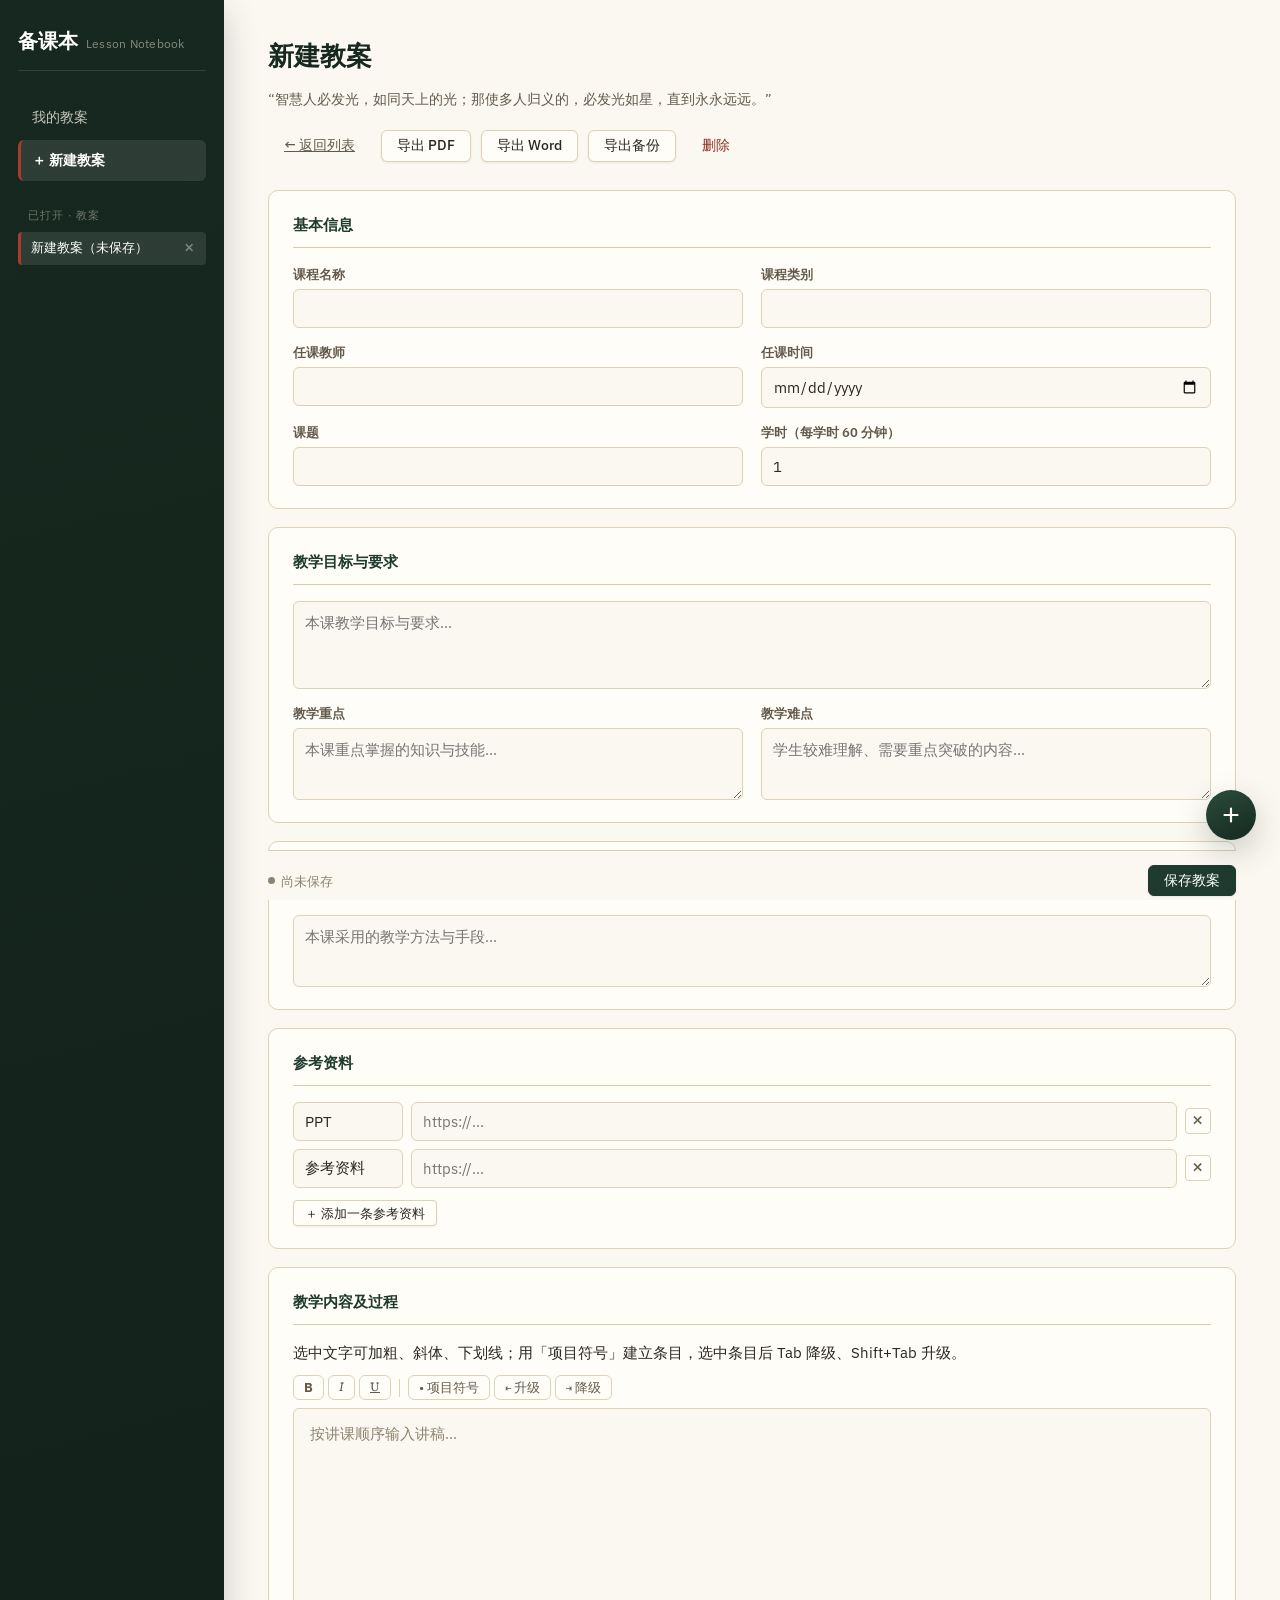
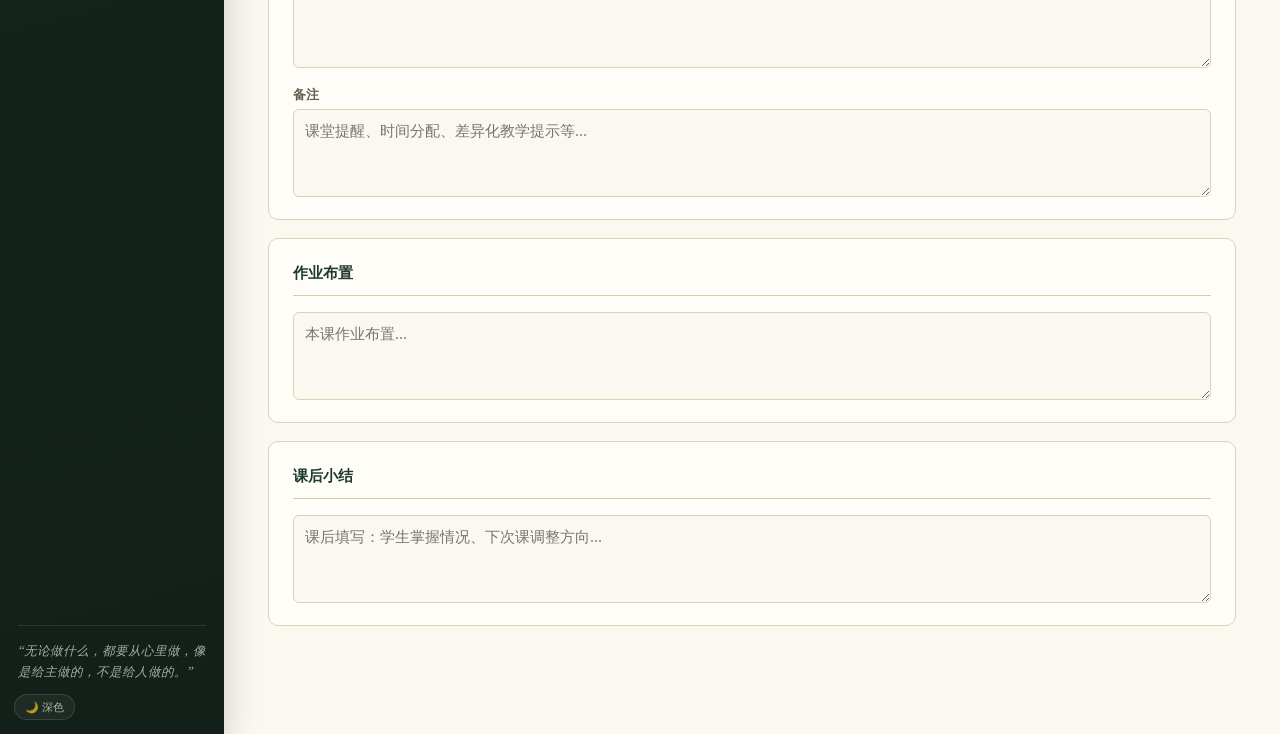
==== editor.html @ eb393aec "优化AI窗口拖动与缩放功能，更新相关样式和脚本版本至65" ====
<!DOCTYPE html>
<html lang="zh-CN">
<head>
<meta charset="UTF-8" />
<meta name="viewport" content="width=device-width, initial-scale=1.0" />
<title>编辑教案 · 备课本</title>
<script>
// 提前应用主题，避免深色模式下刷新时闪白
try { if (localStorage.getItem("lesson_planner_theme") === "dark") document.documentElement.setAttribute("data-theme", "dark"); } catch (e) {}
</script>
<link rel="stylesheet" href="css/style.css?v=65" />
</head>
<body>
<div class="app-shell">

  <aside class="app-rail">
    <div class="brand">备课本
      <small>Lesson Notebook</small>
    </div>
    <nav>
      <a href="index.html">我的教案</a>
      <a href="editor.html" class="active">＋ 新建教案</a>
    </nav>
    <div class="rail-tabs" id="rail-tabs"></div>
    <button class="theme-toggle" id="theme-toggle" title="切换主题">🌙 深色</button>
    <div class="rail-foot">
      <span class="rail-foot-text">“无论做什么，都要从心里做，像是给主做的，不是给人做的。”</span>
    </div>
  </aside>

  <main class="app-main">
    <div class="page-head">
      <div>
        <h1 id="page-title">编辑教案</h1>
        <p>“智慧人必发光，如同天上的光；那使多人归义的，必发光如星，直到永永远远。”</p>
      </div>
      <div class="toolbar">
        <a class="btn btn-ghost" href="index.html">← 返回列表</a>
        <button class="btn" id="export-pdf-btn" title="生成文字版 PDF（可选中复制、可搜索）。在打印对话框的目标打印机中选择『另存为 PDF』即可。">导出 PDF</button>
        <button class="btn" id="export-docx-btn">导出 Word</button>
        <button class="btn" id="export-backup-btn">导出备份</button>
        <button class="btn btn-danger btn-ghost" id="delete-btn">删除</button>
      </div>
    </div>

    <form id="plan-form">

      <section class="form-section">
        <h2>基本信息</h2>
        <div class="field-grid">
          <div class="field">
            <label for="courseName">课程名称</label>
            <input type="text" id="courseName" />
          </div>
          <div class="field">
            <label for="courseCategory">课程类别</label>
            <input type="text" id="courseCategory" />
          </div>
          <div class="field">
            <label for="teacher">任课教师</label>
            <input type="text" id="teacher" />
          </div>
          <div class="field">
            <label for="teachDate">任课时间</label>
            <input type="date" id="teachDate" />
          </div>
          <div class="field">
            <label for="lessonTitle">课题</label>
            <input type="text" id="lessonTitle" />
          </div>
          <div class="field">
            <label for="hours">学时（每学时 60 分钟）</label>
            <input type="number" id="hours" min="0.5" step="0.5" value="1" />
          </div>
        </div>
      </section>

      <section class="form-section">
        <h2>教学目标与要求</h2>
        <div class="field full">
          <textarea id="objectives" placeholder="本课教学目标与要求..."></textarea>
        </div>
        <div class="field-grid" style="margin-top:14px">
          <div class="field">
            <label for="keyPoints">教学重点</label>
            <textarea id="keyPoints" placeholder="本课重点掌握的知识与技能..." style="min-height:72px"></textarea>
          </div>
          <div class="field">
            <label for="difficultPoints">教学难点</label>
            <textarea id="difficultPoints" placeholder="学生较难理解、需要重点突破的内容..." style="min-height:72px"></textarea>
          </div>
        </div>
      </section>

      <section class="form-section">
        <h2>教学方法与手段</h2>
        <div class="field full">
          <textarea id="methods" placeholder="本课采用的教学方法与手段..." style="min-height:72px"></textarea>
        </div>
      </section>

      <section class="form-section">
        <h2>参考资料</h2>
        <div id="references-list"></div>
        <button type="button" class="btn btn-sm add-row-btn" id="add-reference-btn">＋ 添加一条参考资料</button>
      </section>

      <section class="form-section">
        <h2>教学内容及过程</h2>
        <p class="hint" style="margin-bottom:10px">选中文字可加粗、斜体、下划线；用「项目符号」建立条目，选中条目后 Tab 降级、Shift+Tab 升级。</p>
        <div class="rich-toolbar" id="rich-toolbar">
          <button type="button" class="rt-btn" data-cmd="bold" title="加粗"><b>B</b></button>
          <button type="button" class="rt-btn rt-italic" data-cmd="italic" title="斜体"><i>I</i></button>
          <button type="button" class="rt-btn rt-underline" data-cmd="underline" title="下划线"><u>U</u></button>
          <span class="rt-divider"></span>
          <button type="button" class="rt-btn" data-cmd="insertUnorderedList" title="项目符号（一级条目）">• 项目符号</button>
          <button type="button" class="rt-btn" data-cmd="outdent" title="提升层级（减少缩进）">⇤ 升级</button>
          <button type="button" class="rt-btn" data-cmd="indent" title="降低层级（增加缩进）">⇥ 降级</button>
        </div>
        <div id="content-editor" class="rich-editor" contenteditable="true" data-placeholder="按讲课顺序输入讲稿..."></div>
        <div class="field full" style="margin-top:16px">
          <label for="remarks">备注</label>
          <textarea id="remarks" placeholder="课堂提醒、时间分配、差异化教学提示等..."></textarea>
        </div>
      </section>

      <section class="form-section">
        <h2>作业布置</h2>
        <div class="field full">
          <textarea id="homework" placeholder="本课作业布置..."></textarea>
        </div>
      </section>

      <section class="form-section">
        <h2>课后小结</h2>
        <div class="field full">
          <textarea id="summary" placeholder="课后填写：学生掌握情况、下次课调整方向..."></textarea>
        </div>
      </section>

    </form>

    <div class="save-bar">
      <span class="save-status" id="save-status">尚未保存</span>
      <button class="btn btn-primary" id="save-btn">保存教案</button>
    </div>

  </main>

  <!-- ============ AI Floating Chat ============ -->
  <button class="ai-fab" id="ai-fab" title="AI Chat">
    <svg viewBox="0 0 24 24" width="26" height="26" fill="none" stroke="currentColor" stroke-width="2" stroke-linecap="round" stroke-linejoin="round">
      <path d="M6 12h12M12 6v12"/>
    </svg>
  </button>

  <div class="ai-chat" id="ai-chat" style="display:none">
    <div class="ai-chat-header">
      <div class="ai-chat-title">
        <span>AI Chat</span>
      </div>
      <div class="ai-chat-tools">
        <button class="ai-chat-tool" id="ai-chat-settings" title="Settings">
          <svg viewBox="0 0 24 24" width="16" height="16" fill="none" stroke="currentColor" stroke-width="2" stroke-linecap="round" stroke-linejoin="round">
            <circle cx="12" cy="12" r="3"/><path d="M19.4 15a1.65 1.65 0 0 0 .33 1.82l.06.06a2 2 0 1 1-2.83 2.83l-.06-.06a1.65 1.65 0 0 0-1.82-.33 1.65 1.65 0 0 0-1 1.51V21a2 2 0 1 1-4 0v-.09A1.65 1.65 0 0 0 9 19.4a1.65 1.65 0 0 0-1.82.33l-.06.06a2 2 0 1 1-2.83-2.83l.06-.06A1.65 1.65 0 0 0 4.68 15a1.65 1.65 0 0 0-1.51-1H3a2 2 0 1 1 0-4h.09A1.65 1.65 0 0 0 4.6 9a1.65 1.65 0 0 0-.33-1.82l-.06-.06a2 2 0 1 1 2.83-2.83l.06.06A1.65 1.65 0 0 0 9 4.68a1.65 1.65 0 0 0 1-1.51V3a2 2 0 1 1 4 0v.09a1.65 1.65 0 0 0 1 1.51 1.65 1.65 0 0 0 1.82-.33l.06-.06a2 2 0 1 1 2.83 2.83l-.06.06A1.65 1.65 0 0 0 19.4 9a1.65 1.65 0 0 0 1.51 1H21a2 2 0 1 1 0 4h-.09a1.65 1.65 0 0 0-1.51 1z"/>
          </svg>
        </button>
        <button class="ai-chat-tool" id="ai-chat-close" title="Close">
          <svg viewBox="0 0 24 24" width="16" height="16" fill="none" stroke="currentColor" stroke-width="2" stroke-linecap="round" stroke-linejoin="round">
            <path d="M18 6L6 18M6 6l12 12"/>
          </svg>
        </button>
      </div>
    </div>

    <div class="ai-messages" id="ai-messages"></div>

    <div class="ai-input-area">
      <textarea id="ai-input" placeholder="Type your message..." rows="2"></textarea>
      <button class="ai-send-btn" id="ai-send" title="Send">
        <svg viewBox="0 0 24 24" width="18" height="18" fill="none" stroke="currentColor" stroke-width="2" stroke-linecap="round" stroke-linejoin="round">
          <path d="M22 2L11 13M22 2l-7 20-4-9-9-4 20-7z"/>
        </svg>
      </button>
    </div>

    <!-- 左下角缩放把手：拖动可调整窗口大小 -->
    <div class="ai-chat-resize" id="ai-chat-resize" title="拖动调整窗口大小"></div>
  </div>

  <!-- AI 设置弹窗 -->
  <div class="ai-modal" id="ai-modal" style="display:none">
    <div class="ai-modal-backdrop" id="ai-modal-backdrop"></div>
    <div class="ai-modal-content">
      <h3>AI 设置</h3>

      <div class="ai-setup-notice" id="ai-setup-notice">
        <strong>🚀 开始使用 AI</strong>
        <p>Groq 提供免费的 AI 推理服务，但需要 API Key。</p>
        <ol>
          <li>访问 <a href="https://console.groq.com/keys" target="_blank" rel="noopener">console.groq.com/keys</a></li>
          <li>登录/注册账号（支持 GitHub 登录）</li>
          <li>点击 "Create API Key" 创建 Key</li>
          <li>复制 Key 粘贴到下方</li>
          <li>点击"测试连接"验证</li>
        </ol>
        <p class="hint">免费额度：每分钟 30 次请求，每天 14,400 次请求<br>
        可用模型请查看 <a href="https://console.groq.com/playground" target="_blank" rel="noopener">Groq Playground</a></p>
      </div>

      <div class="field">
        <label for="ai-api-key">Groq API Key <span style="color:var(--pencil-red)">*</span></label>
        <input type="password" id="ai-api-key" placeholder="gsk_xxxxxxxxxxxxxxxxxxxxxxxxxxxxxxxx" />
      </div>

      <div class="field">
        <label for="ai-model-custom">模型 ID <span style="color:var(--ink-faint)">（可选，默认使用 Qwen 3.8 27B）</span></label>
        <input type="text" id="ai-model-custom" placeholder="例如：llama3-8b-8192" />
      </div>

      <div class="ai-test-row">
        <button type="button" class="btn btn-sm btn-ghost" id="ai-test-btn">测试连接</button>
        <span class="ai-test-result" id="ai-test-result"></span>
      </div>

      <div class="ai-modal-actions">
        <button type="button" class="btn btn-primary" id="ai-save-settings">保存</button>
        <button type="button" class="btn btn-ghost" id="ai-cancel-settings">取消</button>
      </div>
    </div>
  </div>
</div>

<!-- ============ 打印视图（导出 PDF 时填充并显示） ============ -->
<div id="print-root"></div>

<div class="toast" id="toast"></div>

<script type="module" src="js/editor.js?v=65"></script>
<script type="module" src="js/theme.js?v=65"></script>
</body>
</html>
---- css/style.css ----
/* ============================================================
   备课本 Lesson Notebook — 全站样式
   设计方向：教师的备课笔记本
   - 黑板绿（导航 / 强调结构）
   - 牛皮纸卡片（内容承载）
   - 红笔批注色（操作 / 强调）
   字体：标题用衬线（教材质感），正文用无衬线（屏幕可读性）
   ============================================================ */

@import url('https://fonts.googleapis.com/css2?family=Source+Serif+4:opsz,wght@8..60,400;8..60,600;8..60,700&family=IBM+Plex+Sans:wght@400;500;600&family=IBM+Plex+Mono:wght@500&display=swap');

:root {
  /* 色板 */
  --ink-green-900: #16281f;
  --ink-green-800: #1f3a2e;
  --ink-green-700: #2a4d3c;
  --chalk: #f2ede0;
  --paper: #fbf8f1;
  --paper-card: #fffdf8;
  --kraft: #e9e0cb;
  --kraft-line: #d8cba9;
  --pencil-red: #ac3b2a;
  --pencil-red-dark: #8c2f21;
  --ink: #2b2620;
  --ink-soft: #635a4c;
  --ink-faint: #8d8371;
  --border: #ddd2b4;

  /* 语义别名：强调文字色（深色主题下单独指定，与用作背景的绿色解耦） */
  --heading: #16281f;
  --accent-text: #2a4d3c;
  --accent-text-strong: #1f3a2e;

  --font-serif: 'Source Serif 4', 'Songti SC', serif;
  --font-sans: 'IBM Plex Sans', 'PingFang SC', 'Microsoft YaHei', sans-serif;
  --font-mono: 'IBM Plex Mono', monospace;

  /* 圆角：从「扁平」升级为「柔和精致」，同一比例贯穿全站控件 */
  --radius-xs: 4px;
  --radius-s: 6px;
  --radius-m: 10px;
  --radius-l: 16px;
  --radius-pill: 999px;

  /* 阴影：统一用墨绿色调而非纯灰，与主题色调一致，分四档层级 */
  --shadow-xs: 0 1px 2px rgba(22, 40, 31, 0.08);
  --shadow-sm: 0 2px 10px rgba(22, 40, 31, 0.12);
  --shadow-md: 0 12px 32px rgba(22, 40, 31, 0.22);
  --shadow-lg: 0 22px 56px rgba(22, 40, 31, 0.32);

  /* 统一缓动曲线，让所有过渡动效手感一致 */
  --ease: cubic-bezier(.4, 0, .2, 1);

  --shadow-card: var(--shadow-xs);

  color-scheme: light;
}

/* ---------- 深色主题（夜读模式） ---------- */
/* 黑板绿导航保持不变；内容区切换为深色纸张 */
[data-theme="dark"] {
  color-scheme: dark;
  --paper: #1d221e;
  --paper-card: #252b26;
  --kraft: #2f3630;
  --kraft-line: #3f4841;
  --ink: #e7e2d6;
  --ink-soft: #b4ad9e;
  --ink-faint: #8a8477;
  --border: #3c443d;
  --heading: #d8ecde;
  --accent-text: #93d2b1;
  --accent-text-strong: #abe0c2;
  --pencil-red: #d97757;
  --pencil-red-dark: #b44531;
  --shadow-xs: 0 1px 2px rgba(0, 0, 0, 0.25);
  --shadow-sm: 0 2px 8px rgba(0, 0, 0, 0.32);
  --shadow-md: 0 10px 28px rgba(0, 0, 0, 0.42);
  --shadow-lg: 0 20px 52px rgba(0, 0, 0, 0.55);
}

* { box-sizing: border-box; }

html, body {
  margin: 0;
  padding: 0;
  background: var(--paper);
  color: var(--ink);
  font-family: var(--font-sans);
  font-size: 15px;
  line-height: 1.6;
}

h1, h2, h3, h4 {
  font-family: var(--font-serif);
  font-weight: 600;
  color: var(--heading);
  margin: 0 0 0.4em 0;
}

a { color: var(--accent-text); }

button, input, textarea, select {
  font-family: inherit;
  font-size: inherit;
  color: inherit;
}

/* ---------- 顶部结构 ---------- */

.app-shell {
  display: flex;
  min-height: 100vh;
}

.app-rail {
  width: 224px;
  flex-shrink: 0;
  background: linear-gradient(165deg, var(--ink-green-900) 0%, #122019 100%);
  color: var(--chalk);
  padding: 28px 18px;
  display: flex;
  flex-direction: column;
  gap: 26px;
  /* 底部预留空间，避免左下角的主题按钮压住引言文字 */
  padding-bottom: 52px;
  box-shadow: var(--shadow-md);
  position: relative;
  z-index: 1;
}

.app-rail .brand {
  font-family: var(--font-serif);
  font-size: 20px;
  font-weight: 700;
  line-height: 1.3;
  color: #fff;
  border-bottom: 1px solid rgba(255,255,255,0.12);
  padding-bottom: 16px;
  display: flex;
  align-items: center;
  gap: 8px;
}

.app-rail .brand small {
  display: block;
  margin-top: 6px;
  font-family: var(--font-sans);
  font-size: 11.5px;
  font-weight: 400;
  letter-spacing: 0.02em;
  color: rgba(242,237,224,0.5);
}

.app-rail nav {
  display: flex;
  flex-direction: column;
  gap: 3px;
}

.app-rail nav a {
  display: flex;
  align-items: center;
  gap: 8px;
  color: rgba(242,237,224,0.8);
  text-decoration: none;
  padding: 9px 11px;
  border-radius: var(--radius-s);
  font-size: 14px;
  border-left: 3px solid transparent;
  transition: background .15s var(--ease), color .15s var(--ease), border-color .15s var(--ease);
}

.app-rail nav a:hover {
  background: rgba(255,255,255,0.07);
  color: #fff;
}

.app-rail nav a.active {
  background: rgba(255,255,255,0.1);
  color: #fff;
  border-left-color: var(--pencil-red);
  font-weight: 600;
}

.app-rail .rail-foot {
  margin-top: auto;
  font-size: 12px;
  font-style: italic;
  line-height: 1.7;
  color: rgba(242,237,224,0.5);
  border-top: 1px solid rgba(255,255,255,0.1);
  padding-top: 14px;
  position: relative;
}
.app-rail .rail-foot .rail-foot-text {
  font-family: var(--font-serif);
  font-size: 12.5px;
  color: rgba(242,237,224,0.68);
}

/* ---------- 主题切换（深浅色） ---------- */

.app-rail .theme-toggle {
  position: absolute;
  left: 14px;
  bottom: 14px;
  background: rgba(255,255,255,0.05);
  color: rgba(242,237,224,0.7);
  border: 1px solid rgba(255,255,255,0.12);
  border-radius: var(--radius-pill);
  padding: 4px 10px;
  font-size: 11px;
  line-height: 1.5;
  cursor: pointer;
  transition: background .15s var(--ease), color .15s var(--ease), border-color .15s var(--ease);
}
.app-rail .theme-toggle:hover {
  background: rgba(255,255,255,0.12);
  color: #fff;
  border-color: rgba(255,255,255,0.26);
}

/* ---------- 左栏：已打开教案的标签页 ---------- */

.app-rail .rail-tabs {
  display: flex;
  flex-direction: column;
  gap: 2px;
  max-height: 32vh;
  overflow-y: auto;
  scrollbar-width: thin;
  scrollbar-color: rgba(255,255,255,0.25) transparent;
}

.app-rail .rail-tabs-head {
  font-size: 11px;
  letter-spacing: 0.08em;
  color: rgba(242,237,224,0.4);
  padding: 0 10px 6px;
}

.app-rail .rail-tab {
  display: flex;
  align-items: center;
  gap: 6px;
  color: rgba(242,237,224,0.8);
  font-size: 13px;
  line-height: 1.4;
  padding: 7px 6px 7px 10px;
  border-radius: var(--radius-xs);
  border-left: 3px solid transparent;
  cursor: pointer;
  transition: background .15s var(--ease), color .15s var(--ease), border-color .15s var(--ease);
}

.app-rail .rail-tab:hover {
  background: rgba(255,255,255,0.07);
  color: #fff;
}

.app-rail .rail-tab.active {
  background: rgba(255,255,255,0.1);
  color: #fff;
  border-left-color: var(--pencil-red);
  font-weight: 500;
}

.rail-tab-title {
  flex: 1;
  min-width: 0;
  overflow: hidden;
  text-overflow: ellipsis;
  white-space: nowrap;
}

.rail-tab-close {
  flex-shrink: 0;
  border: none;
  background: transparent;
  color: rgba(242,237,224,0.45);
  cursor: pointer;
  font-size: 11px;
  line-height: 1;
  padding: 3px 5px;
  border-radius: var(--radius-xs);
  transition: background .14s var(--ease), color .14s var(--ease);
}

.rail-tab-close:hover {
  color: #fff;
  background: rgba(255,255,255,0.18);
}

/* 标签拖拽排序反馈 */
.app-rail .rail-tab.dragging { opacity: 0.4; }
.app-rail .rail-tab.drop-above { box-shadow: inset 0 2px 0 rgba(255,255,255,0.85); }
.app-rail .rail-tab.drop-below { box-shadow: inset 0 -2px 0 rgba(255,255,255,0.85); }

.app-main {
  flex: 1;
  min-width: 0;
  padding: 36px 44px 40px;
}

.page-head {
  display: flex;
  align-items: flex-end;
  justify-content: space-between;
  gap: 20px;
  margin-bottom: 28px;
  flex-wrap: wrap;
}

.page-head h1 { font-size: 26px; }
.page-head p { margin: 4px 0 0; color: var(--ink-soft); font-size: 14px; }

/* ---------- 按钮 ---------- */

.btn {
  display: inline-flex;
  align-items: center;
  gap: 6px;
  border: 1px solid var(--border);
  background: var(--paper-card);
  color: var(--ink);
  padding: 8px 15px;
  border-radius: var(--radius-s);
  cursor: pointer;
  font-size: 13.5px;
  font-weight: 500;
  line-height: 1;
  box-shadow: var(--shadow-xs);
  transition: border-color .16s var(--ease), background .16s var(--ease),
              box-shadow .16s var(--ease), transform .16s var(--ease), color .16s var(--ease);
}
.btn:hover {
  border-color: var(--ink-green-700);
  box-shadow: var(--shadow-sm);
  transform: translateY(-1px);
}
.btn:active { transform: translateY(0); box-shadow: var(--shadow-xs); }
.btn:focus-visible {
  outline: 2px solid var(--ink-green-700);
  outline-offset: 2px;
}

.btn-primary {
  background: var(--ink-green-800);
  border-color: var(--ink-green-800);
  color: #fff;
}
.btn-primary:hover { background: var(--ink-green-700); border-color: var(--ink-green-700); }

.btn-accent {
  background: var(--pencil-red);
  border-color: var(--pencil-red);
  color: #fff;
}
.btn-accent:hover { background: var(--pencil-red-dark); border-color: var(--pencil-red-dark); }

.btn-ghost {
  background: transparent;
  border-color: transparent;
  color: var(--ink-soft);
  box-shadow: none;
}
.btn-ghost:hover { color: var(--ink); background: var(--kraft); box-shadow: none; }
.btn-ghost:active { background: var(--kraft-line); }

.btn-danger { color: var(--pencil-red-dark); }
.btn-danger:hover { color: #fff; background: var(--pencil-red-dark); border-color: var(--pencil-red-dark); }
.btn-ghost.btn-danger:hover { color: var(--pencil-red-dark); background: rgba(172, 59, 42, 0.1); }

.btn-sm { padding: 6px 11px; font-size: 12.5px; border-radius: var(--radius-xs); }

.btn:disabled { opacity: 0.45; cursor: not-allowed; transform: none; box-shadow: none; }

/* ---------- 本地文件夹连接按钮状态 ---------- */

.btn.fs-btn-connected {
  background: #1a7f37;
  border-color: #1a7f37;
  color: #fff;
}
.btn.fs-btn-connected:hover { background: #1f8f41; border-color: #1f8f41; }

.btn.fs-btn-need-perm {
  background: #9a6700;
  border-color: #9a6700;
  color: #fff;
}
.btn.fs-btn-need-perm:hover { background: #b88500; border-color: #b88500; }

.toolbar {
  display: flex;
  gap: 10px;
  flex-wrap: wrap;
}

/* ---------- 卡片 / 索引卡（Dashboard） ---------- */

.card-grid {
  display: grid;
  grid-template-columns: repeat(auto-fill, minmax(266px, 1fr));
  gap: 18px;
}

.plan-card {
  position: relative;
  background: var(--paper-card);
  border: 1px solid var(--border);
  border-left: 3px solid var(--pencil-red);
  border-radius: var(--radius-m);
  padding: 18px 20px 15px;
  box-shadow: var(--shadow-card);
  display: flex;
  flex-direction: column;
  gap: 9px;
  cursor: pointer;
  transition: border-color .18s var(--ease), box-shadow .18s var(--ease), transform .18s var(--ease);
}

.plan-card:hover {
  border-color: var(--ink-green-700);
  border-left-color: var(--pencil-red);
  box-shadow: var(--shadow-md);
  transform: translateY(-3px);
}

.plan-card .plan-course {
  display: inline-flex;
  align-self: flex-start;
  font-size: 11px;
  font-weight: 600;
  letter-spacing: 0.03em;
  color: var(--accent-text-strong);
  background: var(--kraft);
  border-radius: var(--radius-pill);
  padding: 3px 10px;
}

.plan-card h3 {
  font-size: 17.5px;
  line-height: 1.4;
  margin: 2px 0 0;
}

.plan-card .plan-meta {
  font-size: 12.5px;
  color: var(--ink-soft);
  display: flex;
  gap: 10px;
  flex-wrap: wrap;
}

/* 教师 / 上课时间 / 学时：每一项单独一行，长短都不影响排版 */
.plan-card .plan-meta-lines {
  flex-direction: column;
  gap: 4px;
}
.plan-card .plan-meta-lines span { display: flex; align-items: center; gap: 6px; }

.plan-card .plan-updated {
  color: var(--ink-faint);
  font-size: 11.5px;
}

.plan-card .plan-actions {
  margin-top: 8px;
  display: flex;
  gap: 6px;
  flex-wrap: wrap;
  border-top: 1px solid var(--border);
  padding-top: 11px;
}
.plan-card .plan-actions .btn { box-shadow: none; }

/* ---------- 资源管理器（文件夹） ---------- */

.breadcrumb-bar {
  display: flex;
  align-items: center;
  justify-content: space-between;
  gap: 12px;
  border: 1px solid var(--border);
  background: var(--paper-card);
  border-radius: var(--radius-m);
  padding: 10px 16px;
  margin-bottom: 20px;
  box-shadow: var(--shadow-xs);
}

.breadcrumb {
  display: flex;
  align-items: center;
  gap: 4px;
  flex-wrap: wrap;
  font-size: 13.5px;
}
.crumb {
  border: none;
  background: transparent;
  color: var(--ink-soft);
  cursor: pointer;
  padding: 4px 8px;
  border-radius: var(--radius-xs);
  font-size: 13.5px;
  transition: background .14s var(--ease), color .14s var(--ease);
}
.crumb:hover { background: var(--kraft); color: var(--ink); }
.crumb.active { color: var(--accent-text-strong); font-weight: 600; }
.crumb-sep { color: var(--ink-faint); }

.breadcrumb-tools {
  display: flex;
  align-items: center;
  gap: 8px;
  margin-left: auto;
  flex-shrink: 0;
}

.breadcrumb-tools input[type="search"] {
  width: 230px;
  padding: 7px 12px;
  border: 1px solid var(--border);
  border-radius: var(--radius-pill);
  background: var(--paper);
  font-size: 13px;
  transition: border-color .14s var(--ease), box-shadow .14s var(--ease);
}
.breadcrumb-tools input[type="search"]:focus {
  outline: none;
  border-color: var(--ink-green-700);
  box-shadow: 0 0 0 3px rgba(30, 74, 55, 0.12);
}

.explorer {
  display: flex;
  gap: 22px;
  align-items: flex-start;
}

.explorer-sidebar {
  width: 214px;
  flex-shrink: 0;
  border: 1px solid var(--border);
  background: var(--paper-card);
  border-radius: var(--radius-m);
  padding: 12px;
  display: flex;
  flex-direction: column;
  gap: 2px;
  position: sticky;
  top: 16px;
  max-height: calc(100vh - 32px);
  overflow-y: auto;
  box-shadow: var(--shadow-xs);
}

.xsidebar-label {
  font-size: 11px;
  letter-spacing: 0.08em;
  color: var(--ink-faint);
  padding: 12px 8px 5px;
}

.xsidebar-row {
  display: flex;
  align-items: center;
  gap: 2px;
  border-radius: var(--radius-s);
  border-left: 3px solid transparent;
}
.xsidebar-row.active { background: var(--kraft); border-left-color: var(--ink-green-700); }
.xsidebar-row .xsidebar-item { flex: 1; min-width: 0; }

.xsidebar-item {
  display: flex;
  align-items: center;
  gap: 7px;
  border: none;
  background: transparent;
  color: var(--ink);
  text-align: left;
  font-size: 13.5px;
  padding: 8px 9px;
  border-radius: var(--radius-s);
  cursor: pointer;
  overflow: hidden;
  white-space: nowrap;
  transition: background .14s var(--ease), color .14s var(--ease);
}
.xsidebar-item:hover { background: var(--kraft); }
.xsidebar-item.active { background: var(--kraft); color: var(--accent-text-strong); font-weight: 600; }
.xsidebar-item .xcount {
  margin-left: auto;
  font-size: 10.5px;
  color: var(--ink-faint);
  background: var(--paper);
  border-radius: var(--radius-pill);
  padding: 1px 7px;
  flex-shrink: 0;
}
.xsidebar-item.active .xcount { color: var(--accent-text); }

.xsidebar-actions { display: none; gap: 2px; }
.xsidebar-row:hover .xsidebar-actions { display: inline-flex; }
.xsidebar-actions button {
  border: none;
  background: transparent;
  color: var(--ink-faint);
  cursor: pointer;
  font-size: 12px;
  padding: 3px 5px;
  border-radius: var(--radius-xs);
  line-height: 1;
  transition: color .14s var(--ease), background .14s var(--ease);
}
.xsidebar-actions button:hover { color: var(--pencil-red-dark); background: rgba(172, 59, 42, 0.08); }

.xsidebar-add {
  margin-top: 10px;
  border: 1px dashed var(--border);
  color: var(--ink-faint);
  justify-content: center;
}
.xsidebar-add:hover { color: var(--accent-text-strong); border-color: var(--accent-text); background: var(--kraft); }

.explorer-main { flex: 1; min-width: 0; }

/* ---------- 文件夹卡片（基于 plan-card，绿色主题） ---------- */

.folder-card {
  border-left-color: var(--ink-green-700);
  align-items: center;
}

.folder-card:hover {
  border-left-color: var(--ink-green-800);
}

.folder-card .folder-card-icon {
  font-size: 34px;
  text-align: center;
  margin-bottom: 2px;
  filter: drop-shadow(0 2px 3px rgba(22,40,31,0.15));
}

.folder-card h3 {
  font-size: 16px;
  text-align: center;
  color: var(--heading);
}

.folder-card .plan-meta {
  justify-content: center;
  font-size: 12px;
  color: var(--ink-faint);
}

/* 拖拽反馈 */
.drag-over { outline: 2px dashed var(--ink-green-700); outline-offset: 2px; border-radius: var(--radius-m); }
.plan-card.dragging { opacity: 0.45; }

/* 文件夹命名弹窗输入框 */
#folder-name-input {
  width: 100%;
  border: 1px solid var(--border);
  border-radius: var(--radius-s);
  padding: 9px 10px;
  background: var(--paper);
  font-size: 14px;
}
#folder-name-input:focus {
  outline: 2px solid var(--ink-green-700);
  outline-offset: -1px;
}

/* 树形侧栏层级符 */
.xcaret {
  font-size: 10px;
  color: var(--ink-faint);
  flex-shrink: 0;
}

/* ---------- 移动教案弹窗 ---------- */

.move-modal {
  position: fixed;
  inset: 0;
  z-index: 90;
  display: flex;
  align-items: center;
  justify-content: center;
}

.modal-backdrop {
  position: absolute;
  inset: 0;
  background: rgba(22, 40, 31, 0.5);
  backdrop-filter: blur(2px);
}

@keyframes modal-pop-in {
  from { opacity: 0; transform: translateY(10px) scale(0.97); }
  to { opacity: 1; transform: translateY(0) scale(1); }
}

.move-modal-content {
  position: relative;
  background: var(--paper-card);
  border: 1px solid var(--border);
  border-radius: var(--radius-l);
  box-shadow: var(--shadow-lg);
  padding: 22px 24px;
  width: min(92vw, 360px);
  max-height: 80vh;
  display: flex;
  flex-direction: column;
  animation: modal-pop-in 0.2s var(--ease);
}
.move-modal-content h3 {
  font-size: 16px;
  margin-bottom: 14px;
}

.move-list {
  display: flex;
  flex-direction: column;
  gap: 6px;
  overflow-y: auto;
}

.move-item {
  text-align: left;
  border: 1px solid var(--border);
  background: var(--paper);
  border-radius: var(--radius-s);
  padding: 9px 12px;
  font-size: 13.5px;
  color: var(--ink);
  cursor: pointer;
  transition: border-color .14s var(--ease), background .14s var(--ease), transform .14s var(--ease);
}
.move-item:hover {
  border-color: var(--ink-green-700);
  background: var(--kraft);
  transform: translateX(2px);
}

.move-modal-actions {
  margin-top: 14px;
  display: flex;
  justify-content: flex-end;
}

.empty-state {
  border: 1px dashed var(--border);
  border-radius: var(--radius-m);
  padding: 60px 24px;
  text-align: center;
  color: var(--ink-soft);
}

.empty-state h2 { color: var(--accent-text-strong); font-size: 19px; margin-bottom: 8px; }

/* ---------- 表单（编辑器） ---------- */

.form-section {
  background: var(--paper-card);
  border: 1px solid var(--border);
  border-radius: var(--radius-m);
  padding: 22px 24px;
  margin-bottom: 18px;
}

.form-section h2 {
  font-size: 15px;
  text-transform: none;
  color: var(--accent-text-strong);
  border-bottom: 1px solid var(--kraft-line);
  padding-bottom: 10px;
  margin-bottom: 16px;
}

.field-grid {
  display: grid;
  grid-template-columns: repeat(2, 1fr);
  gap: 14px 18px;
}

.field { display: flex; flex-direction: column; gap: 5px; }
.field.full { grid-column: 1 / -1; }

.field label {
  font-size: 12.5px;
  font-weight: 600;
  color: var(--ink-soft);
}

.field .hint {
  font-size: 11.5px;
  color: var(--ink-faint);
  font-weight: 400;
}

input[type="text"], input[type="date"], input[type="number"], input[type="url"], textarea {
  border: 1px solid var(--border);
  border-radius: var(--radius-s);
  padding: 9px 11px;
  background: var(--paper);
  width: 100%;
  resize: vertical;
  transition: border-color .14s var(--ease), box-shadow .14s var(--ease);
}

textarea { min-height: 88px; line-height: 1.6; }

input:focus, textarea:focus, select:focus {
  outline: none;
  border-color: var(--ink-green-700);
  box-shadow: 0 0 0 3px rgba(30, 74, 55, 0.12);
}

/* 参考资料 / 内容大纲 的动态行 */

.repeat-row {
  display: grid;
  grid-template-columns: 110px 1fr auto;
  gap: 8px;
  margin-bottom: 8px;
  align-items: center;
}

/* ---------- 教学内容及过程：Word 式富文本编辑 ---------- */

.rich-toolbar {
  display: flex;
  align-items: center;
  gap: 4px;
  flex-wrap: wrap;
  margin-bottom: 8px;
}

.rich-toolbar .rt-btn {
  border: 1px solid var(--border);
  background: var(--paper-card);
  border-radius: var(--radius-s);
  padding: 5px 10px;
  font-size: 12.5px;
  line-height: 1;
  color: var(--ink-soft);
  cursor: pointer;
}
.rich-toolbar .rt-btn:hover {
  border-color: var(--accent-text);
  color: var(--accent-text-strong);
  background: var(--paper);
}
.rich-toolbar .rt-italic,
.rich-toolbar .rt-underline { font-family: var(--font-serif); }
.rich-toolbar .rt-divider {
  width: 1px;
  height: 18px;
  background: var(--border);
  margin: 0 4px;
}

.rich-editor {
  border: 1px solid var(--border);
  border-radius: var(--radius-s);
  background: var(--paper);
  min-height: 260px;
  overflow-y: auto;
  /* 允许拖动右下角把手调整高度 */
  resize: vertical;
  padding: 12px 16px;
  font-size: 14.5px;
  line-height: 1.8;
  outline-offset: 1px;
}
.rich-editor:focus { outline: 2px solid var(--ink-green-700); }
.rich-editor:empty::before {
  content: attr(data-placeholder);
  color: var(--ink-faint);
  pointer-events: none;
}

/* 编辑器内列表样式与导出效果保持一致（所见即所得） */
.rich-editor ul {
  margin: 0;
  padding-left: 1.6em;
  list-style-type: disc;
}
.rich-editor ul ul { list-style-type: circle; }
.rich-editor ul ul ul { list-style-type: square; }
.rich-editor > ul > li { font-weight: 700; }
.rich-editor li { margin: 3px 0; }
.rich-editor p { margin: 0 0 6px; }

.icon-btn {
  border: 1px solid var(--border);
  background: var(--paper-card);
  border-radius: var(--radius-xs);
  width: 26px;
  height: 26px;
  display: flex;
  align-items: center;
  justify-content: center;
  cursor: pointer;
  font-size: 12px;
  line-height: 1;
  color: var(--ink-soft);
  transition: border-color .14s var(--ease), color .14s var(--ease), background .14s var(--ease);
}
.icon-btn:hover { border-color: var(--accent-text); color: var(--accent-text-strong); background: var(--kraft); }

.add-row-btn {
  margin-top: 4px;
}

/* 底部保存条 */

.save-bar {
  position: sticky;
  bottom: 0;
  background: var(--paper);
  padding: 14px 0 4px;
  display: flex;
  justify-content: space-between;
  align-items: center;
  border-top: 1px solid var(--border);
  margin-top: 4px;
}

.save-status {
  font-size: 12.5px;
  color: var(--ink-faint);
  display: inline-flex;
  align-items: center;
  gap: 6px;
}

.save-status::before {
  content: "";
  display: inline-block;
  width: 7px;
  height: 7px;
  border-radius: 50%;
  background: currentColor;
  flex-shrink: 0;
}

.save-status[data-status="saved"] { color: #2a7d4a; }
.save-status[data-status="unsaved"] { color: #ac3b2a; }
.save-status[data-status="saving"] { color: #2a5d8c; }

/* ---------- AI 占位区（暂不启用） ---------- */

.ai-placeholder {
  border: 1px dashed var(--kraft-line);
  background: var(--kraft);
  border-radius: var(--radius-m);
  padding: 14px 16px;
  font-size: 13px;
  color: var(--ink-soft);
  display: flex;
  align-items: center;
  justify-content: space-between;
  gap: 12px;
  flex-wrap: wrap;
}

/* ---------- AI 悬浮对话窗口 ---------- */

/* 悬浮按钮 */
.ai-fab {
  position: fixed;
  bottom: 60px;
  right: 24px;
  width: 50px;
  height: 50px;
  border-radius: 50%;
  background: linear-gradient(155deg, var(--ink-green-700), var(--ink-green-900));
  color: #fff;
  border: none;
  cursor: pointer;
  display: flex;
  align-items: center;
  justify-content: center;
  font-size: 19px;
  box-shadow: var(--shadow-md);
  z-index: 99;
  transition: transform 0.2s var(--ease), box-shadow 0.2s var(--ease);
}

.ai-fab:hover {
  transform: scale(1.08) translateY(-2px);
  box-shadow: var(--shadow-lg);
}
.ai-fab:active { transform: scale(1.02); }

.ai-fab-badge {
  position: absolute;
  top: -1px;
  right: -1px;
  width: 13px;
  height: 13px;
  background: var(--pencil-red);
  border-radius: 50%;
  border: 2px solid #fff;
  box-shadow: 0 0 0 0 rgba(196, 68, 46, 0.5);
  animation: ai-badge-pulse 2.4s infinite;
}
@keyframes ai-badge-pulse {
  0% { box-shadow: 0 0 0 0 rgba(196, 68, 46, 0.45); }
  70% { box-shadow: 0 0 0 6px rgba(196, 68, 46, 0); }
  100% { box-shadow: 0 0 0 0 rgba(196, 68, 46, 0); }
}

/* 聊天窗口 */
.ai-chat {
  position: fixed;
  bottom: 122px;
  right: 24px;
  width: 380px;
  max-height: 600px;
  background: var(--paper);
  border: 1px solid var(--border);
  border-radius: var(--radius-l);
  box-shadow: var(--shadow-lg);
  z-index: 100;
  display: flex;
  flex-direction: column;
  overflow: hidden;
  animation: ai-chat-in 0.22s var(--ease);
}

@keyframes ai-chat-in {
  from { opacity: 0; transform: translateY(14px) scale(0.96); }
  to { opacity: 1; transform: translateY(0) scale(1); }
}

/* 聊天头部 */
.ai-chat-header {
  display: flex;
  align-items: center;
  justify-content: space-between;
  padding: 13px 16px;
  background: linear-gradient(120deg, var(--ink-green-800), var(--ink-green-700));
  color: #fff;
}

.ai-chat-title {
  display: flex;
  align-items: center;
  gap: 9px;
  font-weight: 600;
  font-size: 14px;
}
.ai-chat-title::before {
  content: "✦";
  display: flex;
  align-items: center;
  justify-content: center;
  width: 22px;
  height: 22px;
  border-radius: 50%;
  background: rgba(255,255,255,0.16);
  font-size: 11px;
}

.ai-chat-tools {
  display: flex;
  gap: 4px;
}

.ai-chat-tool {
  width: 28px;
  height: 28px;
  border: none;
  background: rgba(255, 255, 255, 0.14);
  color: #fff;
  border-radius: var(--radius-xs);
  cursor: pointer;
  display: flex;
  align-items: center;
  justify-content: center;
  transition: background .16s var(--ease), transform .16s var(--ease);
}
.ai-chat-tool:active { transform: scale(0.92); }

.ai-chat-tool:hover {
  background: rgba(255, 255, 255, 0.26);
}

/* 拖动/缩放支持 */
.ai-chat-header { cursor: move; }

.ai-chat-resize {
  position: absolute;
  left: 0;
  bottom: 0;
  width: 20px;
  height: 20px;
  cursor: nesw-resize;
  z-index: 3;
}

.ai-chat-resize::before {
  content: "";
  position: absolute;
  left: 5px;
  bottom: 5px;
  width: 9px;
  height: 9px;
  border-left: 2px solid var(--ink-faint);
  border-bottom: 2px solid var(--ink-faint);
  border-bottom-left-radius: 4px;
  opacity: 0.55;
  transition: opacity .14s var(--ease), border-color .14s var(--ease);
}

.ai-chat-resize:hover::before {
  opacity: 1;
  border-color: var(--ink-green-700);
}

/* 用户手动调整过大小后，解除默认的尺寸上限，让设置生效 */
.ai-chat.ai-chat-resized { max-height: none; }
.ai-chat.ai-chat-resized .ai-messages { max-height: none; }

/* 快捷功能 */
.ai-quick-actions {
  display: flex;
  flex-wrap: wrap;
  gap: 6px;
  padding: 11px 12px;
  border-bottom: 1px solid var(--border);
  background: var(--kraft);
}

.ai-quick-btn {
  padding: 5px 11px;
  font-size: 12px;
  background: var(--paper);
  border: 1px solid var(--border);
  border-radius: var(--radius-pill);
  cursor: pointer;
  color: var(--ink);
  transition: background .16s var(--ease), border-color .16s var(--ease), color .16s var(--ease), transform .16s var(--ease);
}

.ai-quick-btn:hover {
  background: var(--ink-green-700);
  border-color: var(--ink-green-700);
  color: #fff;
  transform: translateY(-1px);
}

/* 消息区域 */
.ai-messages {
  flex: 1;
  overflow-y: auto;
  padding: 14px 12px;
  min-height: 120px;
  max-height: 280px;
  display: flex;
  flex-direction: column;
  gap: 11px;
}

.ai-message {
  max-width: 88%;
  padding: 9px 13px;
  border-radius: var(--radius-m);
  font-size: 13px;
  line-height: 1.6;
  word-break: break-word;
  box-shadow: var(--shadow-xs);
}

.ai-message-user {
  align-self: flex-end;
  background: var(--ink-green-700);
  color: #fff;
  border-bottom-right-radius: 4px;
  box-shadow: none;
}

.ai-message-ai {
  align-self: flex-start;
  background: var(--kraft);
  color: var(--ink);
  border-bottom-left-radius: 4px;
}

.ai-message-error {
  align-self: flex-start;
  background: rgba(196, 68, 46, 0.08);
  border: 1px solid rgba(196, 68, 46, 0.25);
  color: var(--pencil-red-dark);
  border-bottom-left-radius: 4px;
  box-shadow: none;
}

.ai-message-content {
  white-space: pre-wrap;
}

/* AI 回复消息操作（复制按钮） */
.ai-message-actions {
  display: flex;
  gap: 6px;
  margin-top: 7px;
}

.ai-message-actions button {
  font-size: 11px;
  padding: 3px 9px;
  border-radius: var(--radius-pill);
  border: 1px solid var(--border);
  background: var(--paper);
  cursor: pointer;
  color: var(--ink-soft);
  transition: background .14s var(--ease), color .14s var(--ease), border-color .14s var(--ease);
}

.ai-message-actions button:hover {
  background: var(--ink-green-700);
  border-color: var(--ink-green-700);
  color: #fff;
}

/* 输入区域 */
.ai-input-area {
  display: flex;
  align-items: flex-end;
  gap: 8px;
  padding: 11px 12px;
  border-top: 1px solid var(--border);
  background: var(--paper-card);
}

.ai-input-area textarea {
  flex: 1;
  resize: none;
  border: 1px solid var(--border);
  border-radius: var(--radius-m);
  padding: 8px 11px;
  font-size: 13px;
  line-height: 1.5;
  min-height: 36px;
  max-height: 80px;
  font-family: inherit;
  transition: border-color .14s var(--ease), box-shadow .14s var(--ease);
}

.ai-input-area textarea:focus {
  outline: none;
  border-color: var(--ink-green-700);
  box-shadow: 0 0 0 3px rgba(30, 74, 55, 0.12);
}

.ai-send-btn {
  width: 36px;
  height: 36px;
  border: none;
  background: var(--ink-green-700);
  color: #fff;
  border-radius: 50%;
  cursor: pointer;
  display: flex;
  align-items: center;
  justify-content: center;
  flex-shrink: 0;
  box-shadow: var(--shadow-xs);
  transition: background 0.16s var(--ease), transform 0.16s var(--ease), box-shadow 0.16s var(--ease);
}

.ai-send-btn:hover {
  background: var(--ink-green-800);
  transform: translateY(-1px);
  box-shadow: var(--shadow-sm);
}

.ai-send-btn:disabled {
  opacity: 0.5;
  cursor: not-allowed;
  transform: none;
  box-shadow: none;
}

/* 加载动画 */
.ai-typing {
  display: flex;
  gap: 4px;
  padding: 4px 0;
}

.ai-typing-dot {
  width: 6px;
  height: 6px;
  background: var(--ink-soft);
  border-radius: 50%;
  animation: ai-typing-bounce 1.2s infinite;
}

.ai-typing-dot:nth-child(2) { animation-delay: 0.2s; }
.ai-typing-dot:nth-child(3) { animation-delay: 0.4s; }

@keyframes ai-typing-bounce {
  0%, 60%, 100% { transform: translateY(0); opacity: 0.4; }
  30% { transform: translateY(-4px); opacity: 1; }
}

/* AI 设置弹窗 */
.ai-modal {
  position: fixed;
  inset: 0;
  z-index: 200;
  display: flex;
  align-items: center;
  justify-content: center;
}

.ai-modal-backdrop {
  position: absolute;
  inset: 0;
  background: rgba(22, 40, 31, 0.5);
  backdrop-filter: blur(2px);
}

.ai-modal-content {
  position: relative;
  background: var(--paper);
  border: 1px solid var(--border);
  border-radius: var(--radius-l);
  padding: 26px;
  width: 90%;
  max-width: 440px;
  max-height: 85vh;
  overflow-y: auto;
  /* 滚动条不贴着内容，留一点呼吸感 */
  scrollbar-gutter: stable;
  padding-right: 22px;
  box-shadow: var(--shadow-lg);
  animation: modal-pop-in 0.2s var(--ease);
}

/* 精致细滚动条：圆角胶囊 + 主题色调，悬停加深 */
.ai-modal-content::-webkit-scrollbar {
  width: 8px;
}
.ai-modal-content::-webkit-scrollbar-track {
  background: transparent;
  margin: 6px 0;
}
.ai-modal-content::-webkit-scrollbar-thumb {
  background: var(--kraft-line);
  border-radius: var(--radius-pill);
  border: 2px solid transparent;
  background-clip: padding-box;
}
.ai-modal-content::-webkit-scrollbar-thumb:hover {
  background: var(--ink-faint);
  background-clip: padding-box;
}
.ai-modal-content::-webkit-scrollbar-corner {
  background: transparent;
}
.ai-modal-content {
  scrollbar-width: thin;
  scrollbar-color: var(--kraft-line) transparent;
}
[data-theme="dark"] .ai-modal-content {
  scrollbar-color: var(--kraft-line) transparent;
}

.ai-modal-content h3 {
  margin-bottom: 18px;
}

.ai-modal-content .field {
  margin-bottom: 16px;
}

.ai-setup-notice {
  background: var(--kraft);
  border: 1px solid var(--kraft-line);
  border-radius: var(--radius-m);
  padding: 14px 16px;
  margin-bottom: 18px;
  font-size: 13px;
}

.ai-setup-notice strong {
  display: block;
  margin-bottom: 8px;
  font-size: 14px;
}

.ai-setup-notice ol {
  margin: 8px 0;
  padding-left: 18px;
}

.ai-setup-notice li {
  margin: 4px 0;
}

.ai-setup-notice a {
  color: var(--accent-text);
}

.ai-modal-actions {
  display: flex;
  justify-content: flex-end;
  gap: 8px;
  margin-top: 22px;
}

.ai-test-row {
  display: flex;
  align-items: center;
  gap: 10px;
  margin-top: 8px;
}

.ai-test-result {
  font-size: 12px;
  color: var(--ink-soft);
}

.ai-test-result.success {
  color: var(--accent-text);
}

.ai-test-result.error {
  color: var(--pencil-red);
}

.checkbox-label {
  display: flex;
  align-items: center;
  gap: 8px;
  cursor: pointer;
  font-weight: 500;
}

.checkbox-label input[type="checkbox"] {
  width: 16px;
  height: 16px;
  cursor: pointer;
}

/* 移动端适配 */
@media (max-width: 600px) {
  .ai-fab {
    bottom: 16px;
    right: 16px;
    width: 48px;
    height: 48px;
  }
  .ai-chat {
    bottom: 72px;
    right: 12px;
    left: 12px;
    width: auto;
    max-height: 70vh;
  }
  .ai-messages {
    max-height: 40vh;
  }
  .ai-quick-btn {
    font-size: 11px;
    padding: 4px 8px;
  }
}

/* ---------- Toast ---------- */

.toast {
  position: fixed;
  right: 24px;
  bottom: 24px;
  background: var(--ink-green-900);
  color: #fff;
  padding: 11px 18px;
  border-radius: var(--radius-m);
  font-size: 13px;
  box-shadow: var(--shadow-lg);
  opacity: 0;
  transform: translateY(6px);
  transition: opacity .2s var(--ease), transform .2s var(--ease);
  pointer-events: none;
  z-index: 50;
}
.toast.show { opacity: 1; transform: translateY(0); }

/* 深色主题下微调（保存状态、状态提示等硬编码色的可读性） */
[data-theme="dark"] .save-status[data-status="saved"] { color: #7fd39a; }
[data-theme="dark"] .save-status[data-status="unsaved"] { color: #e89380; }
[data-theme="dark"] .save-status[data-status="saving"] { color: #93c2ef; }

/* ---------- 打印视图（导出 PDF 用） ---------- */

#print-root { display: none !important; }

@media print {
  .app-rail, .app-main > *:not(#print-root) { display: none !important; }
  #print-root { display: block !important; }

  @page {
    size: A4;
    margin: 20mm 18mm;
  }

  body {
    background: #fff;
    font-family: "Songti SC", "SimSun", "Times New Roman", serif;
    font-size: 11pt;
    line-height: 1.6;
    color: #000;
  }

  /* 居中大标题 */
  .doc-title {
    text-align: center;
    font-size: 30pt;
    font-weight: 700;
    letter-spacing: 0.25em;
    margin: 28pt 0 34pt;
    color: #000;
  }

  /* 标题下信息行：标签 + 加粗下划线的值 */
  .doc-info { margin: 0 0 8pt 4em; }
  .doc-info p { margin: 0 0 10pt; font-size: 13pt; }
  .doc-info .doc-label { display: inline-block; min-width: 5.5em; }
  .doc-info .doc-value {
    font-weight: 700;
    text-decoration: underline;
    text-underline-offset: 3pt;
    text-decoration-thickness: 1pt;
  }

  /* 灰色斜纹横幅条 */
  .doc-banner {
    border: 1px solid #aaa;
    background: repeating-linear-gradient(45deg, #ececec 0 5px, #fafafa 5px 10px);
    padding: 3pt 8pt;
    font-size: 10.5pt;
    margin: 14pt 0 10pt;
    page-break-after: avoid;
  }
  .doc-banner.page-break {
    page-break-before: always;
    margin-top: 0;
  }

  /* 教案表格：黑色细线 */
  table.doc-table {
    width: 100%;
    border-collapse: collapse;
    border-spacing: 0;
    border: none;
    margin-bottom: 12pt;
  }
  table.doc-table th, table.doc-table td {
    border: 0.3pt solid #000;
    padding: 6pt 8pt;
    vertical-align: top;
    text-align: left;
    word-break: break-word;
  }
  table.doc-table th {
    width: 15%;
    font-weight: 700;
    text-align: center;
    vertical-align: middle;
  }
  tr { page-break-inside: avoid; }

  /* 讲稿部分大表：允许在单元格内自然跨页，避免出现空白页 */
  table.doc-process { page-break-inside: auto; }
  table.doc-process td { page-break-inside: auto; }
  table.doc-process tr { page-break-inside: auto; }

  /* 空内容单元格保留最小高度，便于打印后手写 */
  table.doc-table td.doc-multiline { min-height: 26pt; }

  /* 讲稿部分大表 */
  table.doc-table th.doc-process-head {
    width: auto;
    text-align: center;
    font-size: 14pt;
    letter-spacing: 0.2em;
    padding: 8pt;
  }
  td.doc-process-content { width: 78%; }
  td.doc-process-remarks { width: 22%; }
  th.doc-process-remarks-head { width: 22%; font-weight: 600; }
  td.doc-row-label { letter-spacing: 0.1em; }
  td.doc-tall { min-height: 80pt; }
  td.doc-process-content .cn-num { font-weight: 700; }

  /* 多级讲稿列表：与编辑器一致的圆点 + 悬挂缩进（所见即所得） */
  table.doc-table td.doc-process-content ul {
    margin: 0;
    padding-left: 1.5em;
    list-style-type: disc;
  }
  table.doc-table td.doc-process-content ul ul { list-style-type: circle; }
  table.doc-table td.doc-process-content ul ul ul { list-style-type: square; }
  table.doc-table td.doc-process-content > ul > li { font-weight: 700; }
  table.doc-table td.doc-process-content li { margin: 3pt 0; }
  table.doc-table .doc-bullet { padding-left: 1.6em; text-indent: -1.3em; margin: 2pt 0; }
}

/* ---------- PDF 捕获模式（html2canvas 截图用） ---------- */
/* 通过 .pdf-capture 类让打印视图在屏幕可见，同时复用打印样式 */

body.pdf-capture .app-rail,
body.pdf-capture .app-main > *:not(#print-root) { display: none !important; }
body.pdf-capture #print-root {
  display: block !important;
  position: fixed;
  left: 0;
  top: 0;
  width: 210mm;
  min-height: 297mm;
  background: #fff;
  z-index: -1;
  font-family: "Songti SC", "SimSun", "Times New Roman", serif;
  font-size: 11pt;
  line-height: 1.6;
  color: #000;
  padding: 20mm 18mm;
  box-sizing: border-box;
}
body.pdf-capture { background: #fff; }

/* 打印视图元素样式（在 PDF 捕获模式下生效） */
body.pdf-capture .doc-title {
  text-align: center;
  font-size: 30pt;
  font-weight: 700;
  letter-spacing: 0.25em;
  margin: 28pt 0 34pt;
  color: #000;
}
body.pdf-capture .doc-info { margin: 0 0 8pt 4em; }
body.pdf-capture .doc-info p { margin: 0 0 10pt; font-size: 13pt; }
body.pdf-capture .doc-info .doc-label { display: inline-block; min-width: 5.5em; }
body.pdf-capture .doc-info .doc-value {
  font-weight: 700;
  text-decoration: underline;
  text-underline-offset: 3pt;
  text-decoration-thickness: 1pt;
}
body.pdf-capture .doc-banner {
  border: 1px solid #aaa;
  background: repeating-linear-gradient(45deg, #ececec 0 5px, #fafafa 5px 10px);
  padding: 3pt 8pt;
  font-size: 10.5pt;
  margin: 14pt 0 10pt;
}
body.pdf-capture table.doc-table {
  width: 100%;
  border-collapse: collapse;
  border-spacing: 0;
  border: none;
  margin-bottom: 12pt;
}
body.pdf-capture table.doc-table th,
body.pdf-capture table.doc-table td {
  border: 0.3pt solid #000;
  padding: 6pt 8pt;
  vertical-align: top;
  text-align: left;
  word-break: break-word;
}
body.pdf-capture table.doc-table th {
  width: 15%;
  font-weight: 700;
  text-align: center;
  vertical-align: middle;
}
body.pdf-capture table.doc-table td.doc-multiline { min-height: 26pt; }
body.pdf-capture table.doc-table th.doc-process-head {
  width: auto;
  text-align: center;
  font-size: 14pt;
  letter-spacing: 0.2em;
  padding: 8pt;
}
body.pdf-capture td.doc-process-content { width: 78%; }
body.pdf-capture td.doc-process-remarks { width: 22%; }
body.pdf-capture th.doc-process-remarks-head { width: 22%; font-weight: 600; }
body.pdf-capture td.doc-row-label { letter-spacing: 0.1em; }
body.pdf-capture td.doc-tall { min-height: 80pt; }
body.pdf-capture td.doc-process-content .cn-num { font-weight: 700; }
body.pdf-capture table.doc-table td.doc-process-content ul {
  margin: 0;
  padding-left: 1.5em;
  list-style-type: disc;
}
body.pdf-capture table.doc-table td.doc-process-content ul ul { list-style-type: circle; }
body.pdf-capture table.doc-table td.doc-process-content ul ul ul { list-style-type: square; }
body.pdf-capture table.doc-table td.doc-process-content > ul > li { font-weight: 700; }
body.pdf-capture table.doc-table td.doc-process-content li { margin: 3pt 0; }
body.pdf-capture table.doc-table .doc-bullet { padding-left: 1.6em; text-indent: -1.3em; margin: 2pt 0; }

/* ---------- 响应式 ---------- */

/* 平板横屏 (900px 以下) */
@media (max-width: 900px) {
  .app-shell { flex-direction: column; }
  .app-rail { width: 100%; flex-direction: row; align-items: center; padding: 14px 18px; gap: 18px; }
  .app-rail .brand { border-bottom: none; padding-bottom: 0; }
  .app-rail nav { flex-direction: row; }
  .app-rail .rail-tabs { flex-direction: row; align-items: center; max-height: none; overflow-y: hidden; overflow-x: auto; flex: 1; gap: 4px; min-width: 0; }
  .app-rail .rail-tabs-head { display: none; }
  .app-rail .rail-tab { border-left: none; border-bottom: 3px solid transparent; padding: 5px 8px; flex-shrink: 0; }
  .app-rail .rail-tab.active { border-left-color: transparent; border-bottom-color: var(--pencil-red); }
  .rail-tab-title { max-width: 120px; }
  .app-rail .rail-foot { display: none; }
  .app-main { padding: 24px; }
  .field-grid { grid-template-columns: 1fr; }

  /* 资源管理器：侧栏变横向滚动条 */
  .explorer { flex-direction: column; gap: 12px; }
  .explorer-sidebar {
    width: 100%;
    flex-direction: row;
    align-items: center;
    position: static;
    max-height: none;
    overflow-x: auto;
    overflow-y: hidden;
    padding: 8px;
  }
  .xsidebar-label { display: none; }
  .xsidebar-row, .xsidebar-item { flex-shrink: 0; }
  .xsidebar-row { flex-direction: row; }
  .xsidebar-actions { display: inline-flex; }
  .breadcrumb-bar { flex-wrap: wrap; }
}

/* 手机竖屏 (600px 以下) */
@media (max-width: 600px) {
  .app-rail {
    flex-wrap: wrap;
    padding: 12px 14px;
    gap: 10px;
  }
  .app-rail .brand {
    font-size: 17px;
    width: 100%;
    display: flex;
    align-items: baseline;
    gap: 8px;
  }
  .app-rail .brand small {
    margin-top: 0;
    font-size: 11px;
  }
  .app-rail nav {
    width: 100%;
    order: 3;
  }
  .app-rail nav a {
    flex: 1;
    text-align: center;
    padding: 8px 6px;
    font-size: 13px;
  }
  .app-rail .rail-tabs {
    order: 2;
    width: 100%;
    flex: none;
  }
  .app-main {
    padding: 16px 14px;
  }
  .page-head {
    flex-direction: column;
    align-items: flex-start;
    gap: 14px;
    margin-bottom: 20px;
  }
  .page-head h1 { font-size: 22px; }
  .page-head p { font-size: 13px; }
  .toolbar {
    width: 100%;
    display: grid;
    grid-template-columns: 1fr 1fr;
    gap: 8px;
  }
  .toolbar .btn {
    justify-content: center;
    padding: 10px 12px;
    font-size: 13px;
  }
  .toolbar .btn:first-child {
    grid-column: 1 / -1;
  }
  .form-section {
    padding: 16px 14px;
  }
  .form-section h2 {
    font-size: 14px;
    padding-bottom: 8px;
    margin-bottom: 12px;
  }
  .field-grid {
    grid-template-columns: 1fr;
    gap: 12px;
  }
  .field label {
    font-size: 12px;
  }
  .field .hint {
    font-size: 11px;
  }
  input[type="text"], input[type="date"], input[type="number"], input[type="url"], textarea {
    padding: 10px 10px;
    font-size: 14px;
  }
  textarea {
    min-height: 72px;
  }
  .rich-toolbar {
    flex-wrap: wrap;
    gap: 6px;
  }
  .rt-btn {
    padding: 6px 10px;
    font-size: 12px;
  }
  .rich-editor {
    min-height: 180px;
    padding: 12px;
    font-size: 14px;
  }
  .save-bar {
    flex-direction: column;
    gap: 10px;
    padding: 12px 0;
  }
  .save-bar .btn {
    width: 100%;
    justify-content: center;
    padding: 12px;
  }
  .save-status {
    text-align: center;
    font-size: 12px;
  }
  /* 卡片网格：单列 */
  .card-grid {
    grid-template-columns: 1fr;
    gap: 12px;
  }
  .plan-card {
    padding: 14px 14px 12px;
  }
  .plan-card h3 {
    font-size: 16px;
  }
  .plan-card .plan-meta {
    font-size: 12px;
  }
  .plan-card .plan-actions {
    gap: 6px;
  }
  .plan-card .plan-actions .btn {
    flex: 1;
    justify-content: center;
    padding: 8px 6px;
    font-size: 12px;
  }
  /* 搜索框（面包屑栏内） */
  .breadcrumb-tools {
    width: 100%;
    margin-left: 0;
  }
  .breadcrumb-tools input[type="search"] {
    flex: 1;
    width: auto;
    min-width: 0;
    padding: 10px 12px;
  }
  /* 空状态 */
  .empty-state {
    padding: 40px 16px;
  }
  .empty-state h2 {
    font-size: 17px;
  }
  /* 参考资料行 */
  .repeat-row {
    grid-template-columns: 90px 1fr auto;
    gap: 6px;
  }
  /* AI 占位 */
  .ai-placeholder {
    padding: 12px;
    font-size: 12px;
  }
}

/* 小屏手机 (380px 以下) */
@media (max-width: 380px) {
  .app-rail .brand {
    font-size: 16px;
  }
  .app-rail nav a {
    font-size: 12px;
    padding: 6px 4px;
  }
  .toolbar {
    grid-template-columns: 1fr;
  }
  .page-head h1 {
    font-size: 20px;
  }
  .form-section {
    padding: 12px 10px;
  }
  .plan-card .plan-actions {
    flex-direction: column;
  }
}
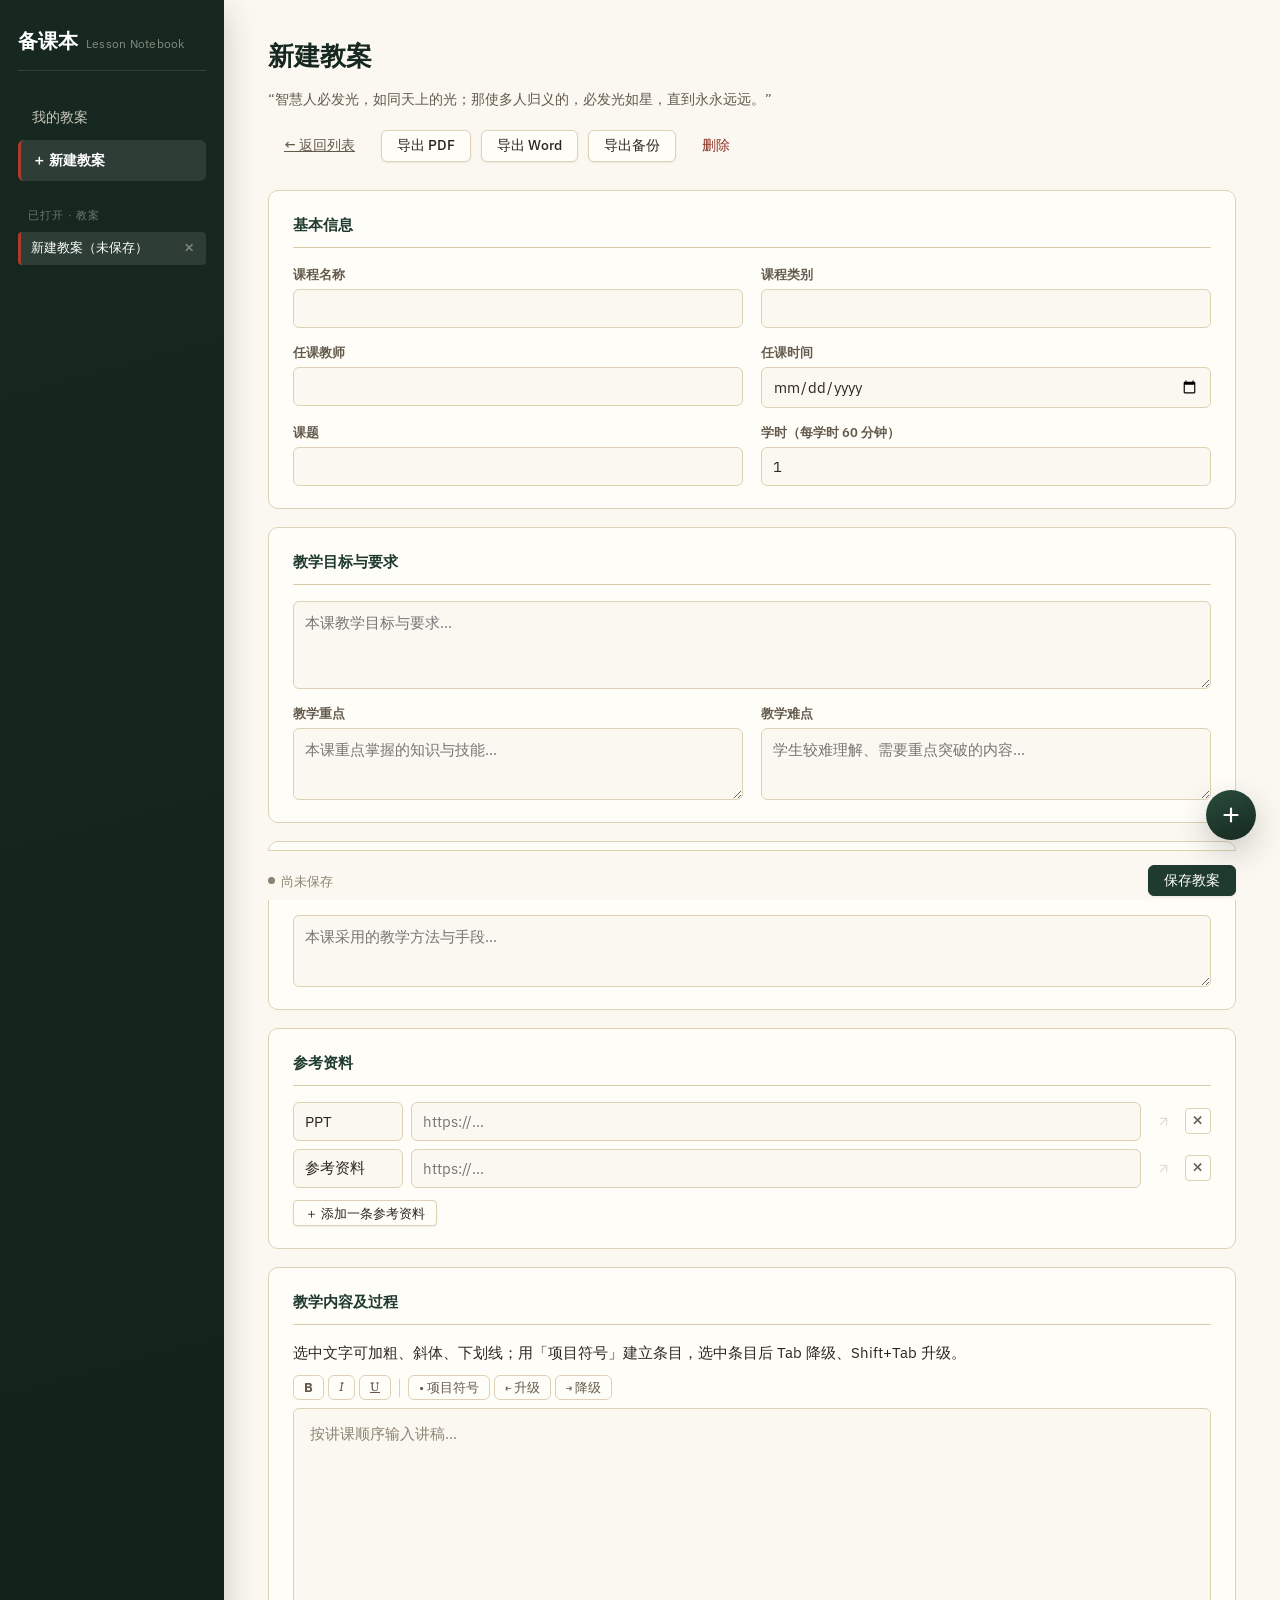
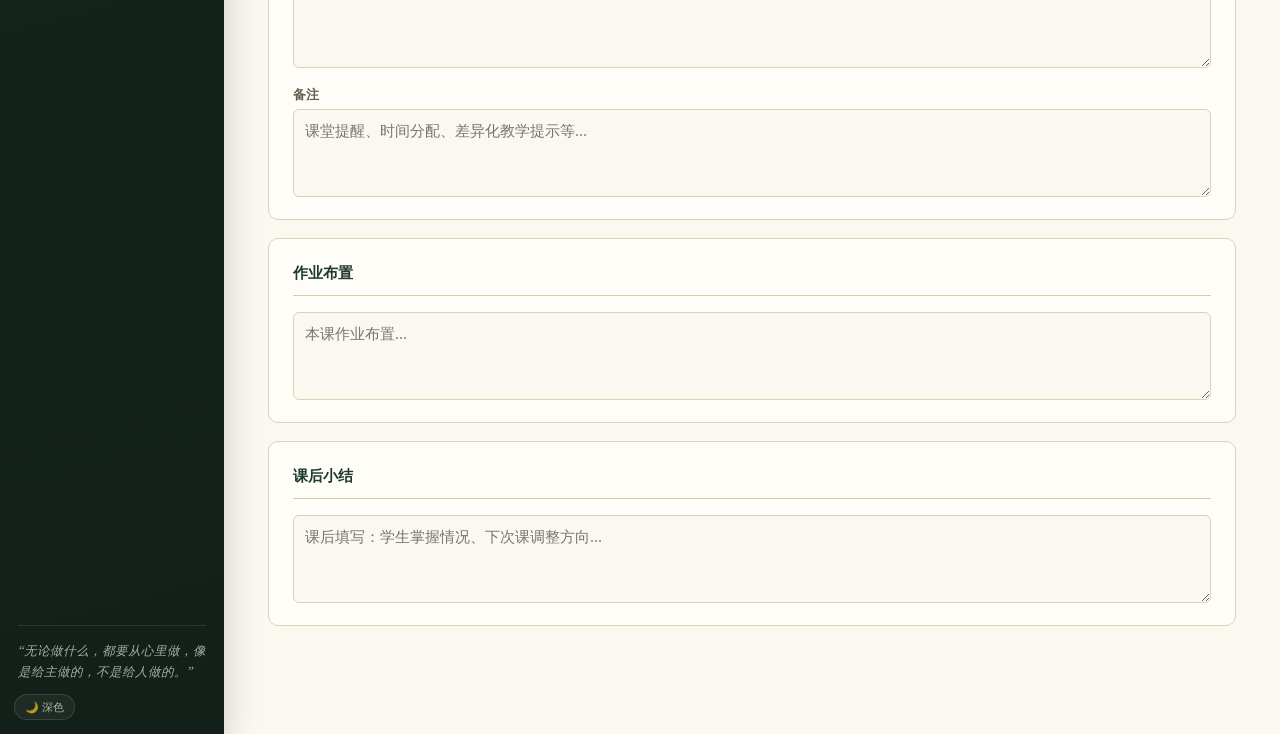
==== commit e771cd53: "更新所有相关文件的版本号至70，优化样式和功能，增强移动端适配" ====
--- a/editor.html
+++ b/editor.html
@@ -8,7 +8,7 @@
 // 提前应用主题，避免深色模式下刷新时闪白
 try { if (localStorage.getItem("lesson_planner_theme") === "dark") document.documentElement.setAttribute("data-theme", "dark"); } catch (e) {}
 </script>
-<link rel="stylesheet" href="css/style.css?v=65" />
+<link rel="stylesheet" href="css/style.css?v=70" />
 </head>
 <body>
 <div class="app-shell">
@@ -236,7 +236,7 @@
 
 <div class="toast" id="toast"></div>
 
-<script type="module" src="js/editor.js?v=65"></script>
-<script type="module" src="js/theme.js?v=65"></script>
+<script type="module" src="js/editor.js?v=70"></script>
+<script type="module" src="js/theme.js?v=70"></script>
 </body>
 </html>
--- a/css/style.css
+++ b/css/style.css
@@ -81,6 +81,33 @@
 
 * { box-sizing: border-box; }
 
+/* ---------- 全站统一滚动条 ---------- */
+/* 细胶囊 + 主题色调，所有可滚动区域（页面、弹窗、消息区、文本框等）共用 */
+* {
+  scrollbar-width: thin;
+  scrollbar-color: var(--kraft-line) transparent;
+}
+::-webkit-scrollbar {
+  width: 8px;
+  height: 8px;
+}
+::-webkit-scrollbar-track {
+  background: transparent;
+}
+::-webkit-scrollbar-thumb {
+  background: var(--kraft-line);
+  border-radius: var(--radius-pill);
+  border: 2px solid transparent;
+  background-clip: padding-box;
+}
+::-webkit-scrollbar-thumb:hover {
+  background: var(--ink-faint);
+  background-clip: padding-box;
+}
+::-webkit-scrollbar-corner {
+  background: transparent;
+}
+
 html, body {
   margin: 0;
   padding: 0;
@@ -229,8 +256,7 @@
   gap: 2px;
   max-height: 32vh;
   overflow-y: auto;
-  scrollbar-width: thin;
-  scrollbar-color: rgba(255,255,255,0.25) transparent;
+  /* 滚动条样式使用全站统一规则 */
 }
 
 .app-rail .rail-tabs-head {
@@ -827,7 +853,7 @@
 
 .repeat-row {
   display: grid;
-  grid-template-columns: 110px 1fr auto;
+  grid-template-columns: 110px 1fr auto auto;
   gap: 8px;
   margin-bottom: 8px;
   align-items: center;
@@ -916,6 +942,22 @@
 }
 .icon-btn:hover { border-color: var(--accent-text); color: var(--accent-text-strong); background: var(--kraft); }
 
+/* 参考资料跳转按钮：无边框幽灵样式，极简 */
+.ref-open {
+  border: none;
+  background: transparent;
+  color: var(--ink-faint);
+  width: 28px;
+  height: 28px;
+  padding: 0;
+}
+.ref-open svg { width: 15px; height: 15px; display: block; }
+.ref-open:hover:not(:disabled) {
+  background: var(--kraft);
+  color: var(--accent-text-strong);
+}
+.ref-open:disabled { opacity: 0.25; cursor: default; background: transparent; }
+
 .add-row-btn {
   margin-top: 4px;
 }
@@ -1209,29 +1251,130 @@
   white-space: pre-wrap;
 }
 
-/* AI 回复消息操作（复制按钮） */
+/* AI 回复消息操作（悬停显示的复制/编辑小图标，位于气泡下方） */
+.ai-message-row {
+  display: flex;
+  flex-direction: column;
+  max-width: 88%;
+}
+
+.ai-message-row-user { align-self: flex-end; }
+.ai-message-row-ai { align-self: flex-start; }
+
+/* 气泡在行内占满宽度，对齐交给行容器 */
+.ai-message-row .ai-message { align-self: stretch; max-width: 100%; }
+
 .ai-message-actions {
   display: flex;
+  gap: 2px;
+  margin-top: 4px;
+  /* 默认隐藏，悬停消息时浮现 */
+  opacity: 0;
+  pointer-events: none;
+  transition: opacity .15s var(--ease);
+  /* 与气泡边缘对齐 */
+  align-self: flex-start;
+}
+
+.ai-message-row-user .ai-message-actions { align-self: flex-end; }
+
+.ai-message-row:hover .ai-message-actions,
+.ai-message-row:has(.ai-edit-area) .ai-message-actions {
+  opacity: 1;
+  pointer-events: auto;
+}
+
+.ai-msg-btn {
+  width: 22px;
+  height: 22px;
+  padding: 0;
+  display: flex;
+  align-items: center;
+  justify-content: center;
+  border: none;
+  background: transparent;
+  color: var(--ink-faint);
+  border-radius: var(--radius-xs);
+  cursor: pointer;
+  transition: background .14s var(--ease), color .14s var(--ease);
+}
+
+.ai-msg-btn svg { width: 13px; height: 13px; display: block; }
+
+.ai-msg-btn:hover {
+  background: rgba(0, 0, 0, 0.09);
+  color: var(--ink);
+}
+
+/* 用户消息是深绿底，图标用浅色 */
+.ai-message-user .ai-msg-btn { color: rgba(255, 255, 255, 0.7); }
+.ai-message-user .ai-msg-btn:hover {
+  background: rgba(255, 255, 255, 0.18);
+  color: #fff;
+}
+
+/* 消息编辑态 */
+.ai-edit-area {
+  display: flex;
+  flex-direction: column;
   gap: 6px;
-  margin-top: 7px;
-}
-
-.ai-message-actions button {
+  margin-top: 6px;
+  width: 100%;
+}
+
+.ai-edit-area textarea {
+  width: 100%;
+  min-height: 56px;
+  resize: vertical;
+  border: 1px solid var(--ink-green-700);
+  border-radius: var(--radius-s);
+  padding: 7px 9px;
+  font-size: 13px;
+  line-height: 1.55;
+  font-family: inherit;
+  color: var(--ink);
+  background: var(--paper-card);
+}
+
+.ai-edit-area textarea:focus {
+  outline: none;
+  box-shadow: 0 0 0 3px rgba(30, 74, 55, 0.14);
+}
+
+.ai-edit-btns {
+  display: flex;
+  gap: 6px;
+  justify-content: flex-end;
+}
+
+.ai-edit-save,
+.ai-edit-cancel {
   font-size: 11px;
-  padding: 3px 9px;
+  padding: 3px 10px;
   border-radius: var(--radius-pill);
   border: 1px solid var(--border);
-  background: var(--paper);
   cursor: pointer;
+  transition: background .14s var(--ease), color .14s var(--ease), border-color .14s var(--ease);
+}
+
+.ai-edit-cancel {
+  background: transparent;
   color: var(--ink-soft);
-  transition: background .14s var(--ease), color .14s var(--ease), border-color .14s var(--ease);
-}
-
-.ai-message-actions button:hover {
-  background: var(--ink-green-700);
-  border-color: var(--ink-green-700);
+}
+
+.ai-edit-cancel:hover {
+  background: rgba(0, 0, 0, 0.07);
+  color: var(--ink);
+}
+
+.ai-edit-save {
+  border: none;
+  background: var(--ink-green-800);
   color: #fff;
 }
+
+.ai-edit-save:hover:not(:disabled) { background: var(--ink-green-700); }
+.ai-edit-save:disabled { opacity: 0.45; cursor: not-allowed; }
 
 /* 输入区域 */
 .ai-input-area {
@@ -1348,35 +1491,7 @@
   box-shadow: var(--shadow-lg);
   animation: modal-pop-in 0.2s var(--ease);
 }
-
-/* 精致细滚动条：圆角胶囊 + 主题色调，悬停加深 */
-.ai-modal-content::-webkit-scrollbar {
-  width: 8px;
-}
-.ai-modal-content::-webkit-scrollbar-track {
-  background: transparent;
-  margin: 6px 0;
-}
-.ai-modal-content::-webkit-scrollbar-thumb {
-  background: var(--kraft-line);
-  border-radius: var(--radius-pill);
-  border: 2px solid transparent;
-  background-clip: padding-box;
-}
-.ai-modal-content::-webkit-scrollbar-thumb:hover {
-  background: var(--ink-faint);
-  background-clip: padding-box;
-}
-.ai-modal-content::-webkit-scrollbar-corner {
-  background: transparent;
-}
-.ai-modal-content {
-  scrollbar-width: thin;
-  scrollbar-color: var(--kraft-line) transparent;
-}
-[data-theme="dark"] .ai-modal-content {
-  scrollbar-color: var(--kraft-line) transparent;
-}
+/* 滚动条样式使用全站统一规则 */
 
 .ai-modal-content h3 {
   margin-bottom: 18px;
@@ -1727,6 +1842,12 @@
   .app-rail .rail-tab.active { border-left-color: transparent; border-bottom-color: var(--pencil-red); }
   .rail-tab-title { max-width: 120px; }
   .app-rail .rail-foot { display: none; }
+  /* 平板：主题按钮回到文档流，靠右排列，不再绝对定位 */
+  .app-rail .theme-toggle {
+    position: static;
+    margin-left: auto;
+    flex-shrink: 0;
+  }
   .app-main { padding: 24px; }
   .field-grid { grid-template-columns: 1fr; }
 
@@ -1902,7 +2023,7 @@
   }
   /* 参考资料行 */
   .repeat-row {
-    grid-template-columns: 90px 1fr auto;
+    grid-template-columns: 90px 1fr auto auto;
     gap: 6px;
   }
   /* AI 占位 */
@@ -1910,6 +2031,53 @@
     padding: 12px;
     font-size: 12px;
   }
+
+  /* ---------- 移动端适配 ---------- */
+
+  /* AI 悬浮按钮缩小、贴边 */
+  .ai-fab {
+    bottom: 20px;
+    right: 16px;
+    width: 46px;
+    height: 46px;
+  }
+
+  /* AI 窗口：铺满小屏（留出边距），重置拖拽产生的内联样式 */
+  .ai-chat {
+    left: 8px !important;
+    right: 8px !important;
+    top: 8px !important;
+    bottom: 8px !important;
+    width: auto !important;
+    height: auto !important;
+    max-height: none;
+  }
+  .ai-chat .ai-messages { max-height: none; flex: 1; }
+
+  /* 触屏没有悬停：消息操作图标常显 */
+  .ai-message-row .ai-message-actions {
+    opacity: 1;
+    pointer-events: auto;
+  }
+
+  /* AI 设置弹窗：贴边铺满 */
+  .ai-modal-content {
+    width: calc(100% - 24px);
+    max-height: 88vh;
+  }
+
+  /* 触屏禁用拖拽把手的光标提示（拖拽仍可用鼠标场景） */
+  .ai-chat-header { cursor: default; }
+  .ai-chat-resize { display: none; }
+
+  /* 手机：主题按钮钉在顶栏右上角（品牌文字短，右侧空间充足） */
+  .app-rail .theme-toggle {
+    position: absolute;
+    left: auto;
+    bottom: auto;
+    top: 11px;
+    right: 14px;
+  }
 }
 
 /* 小屏手机 (380px 以下) */
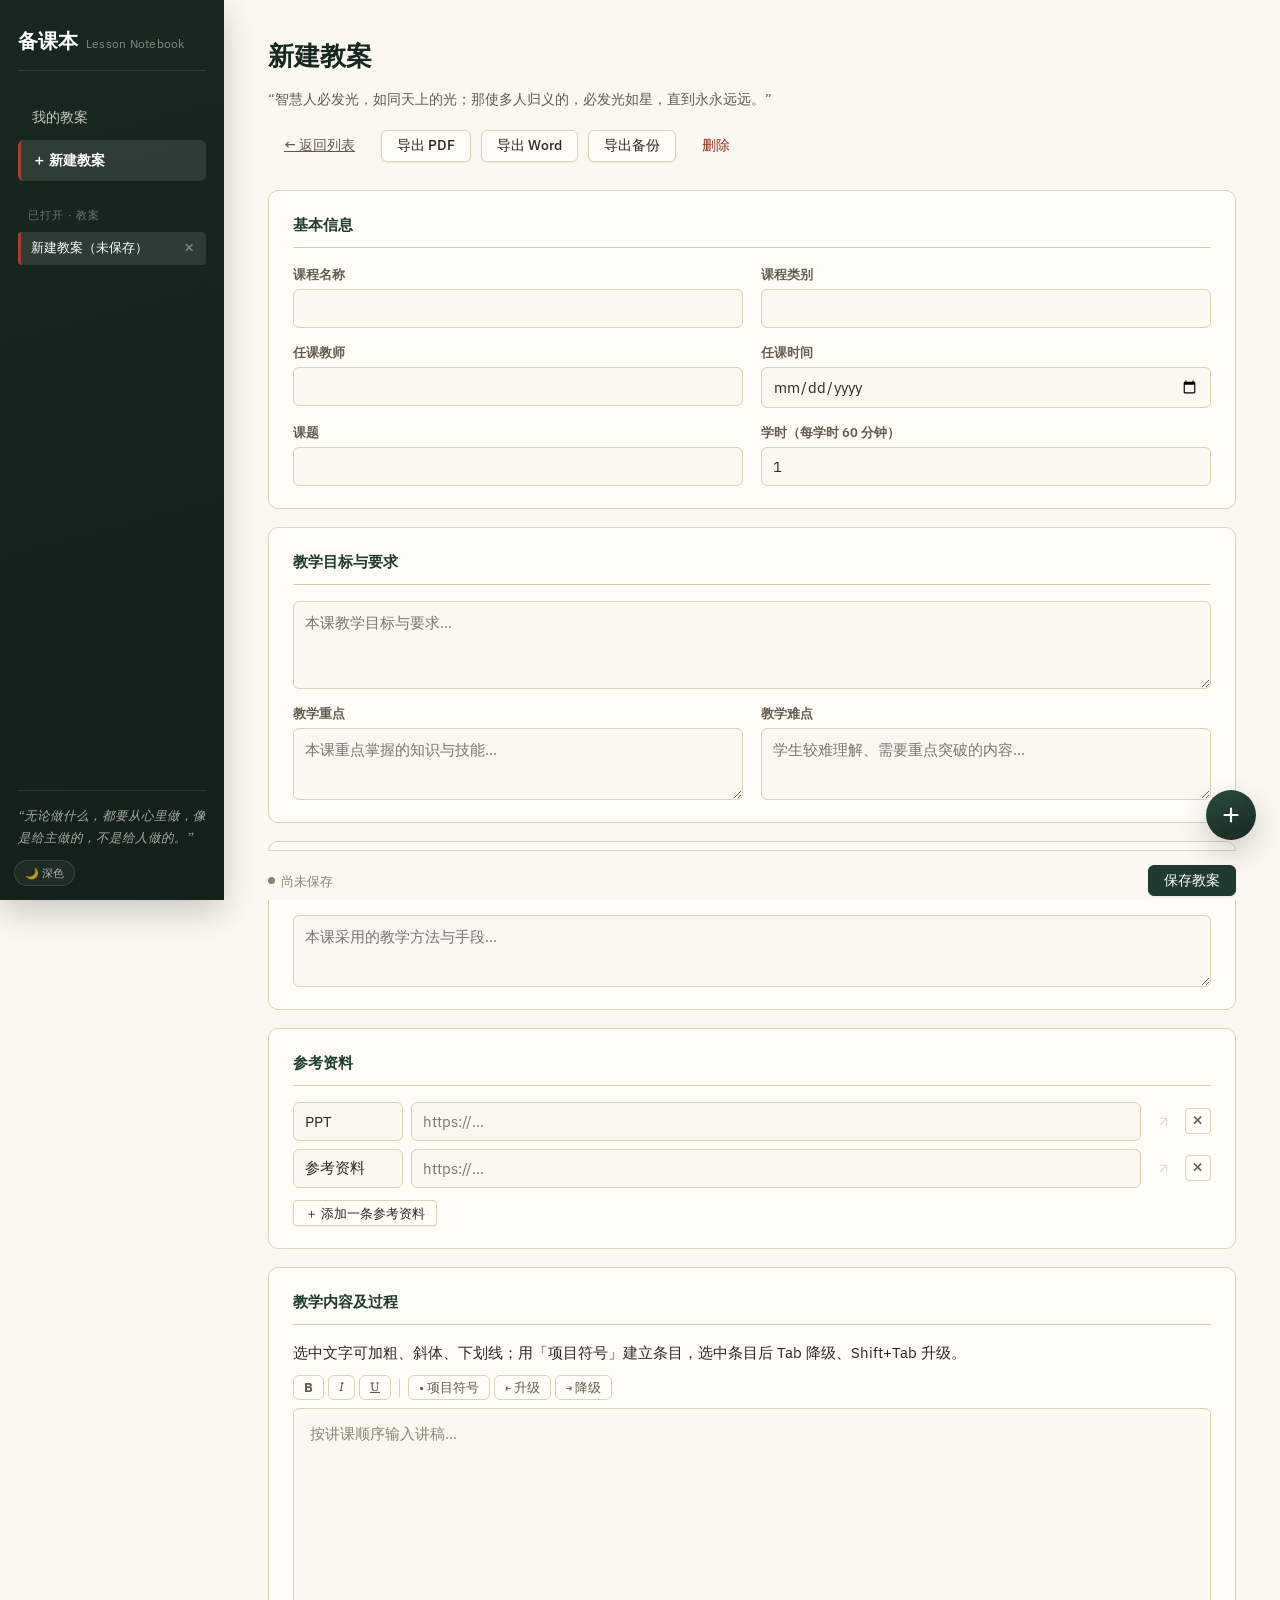
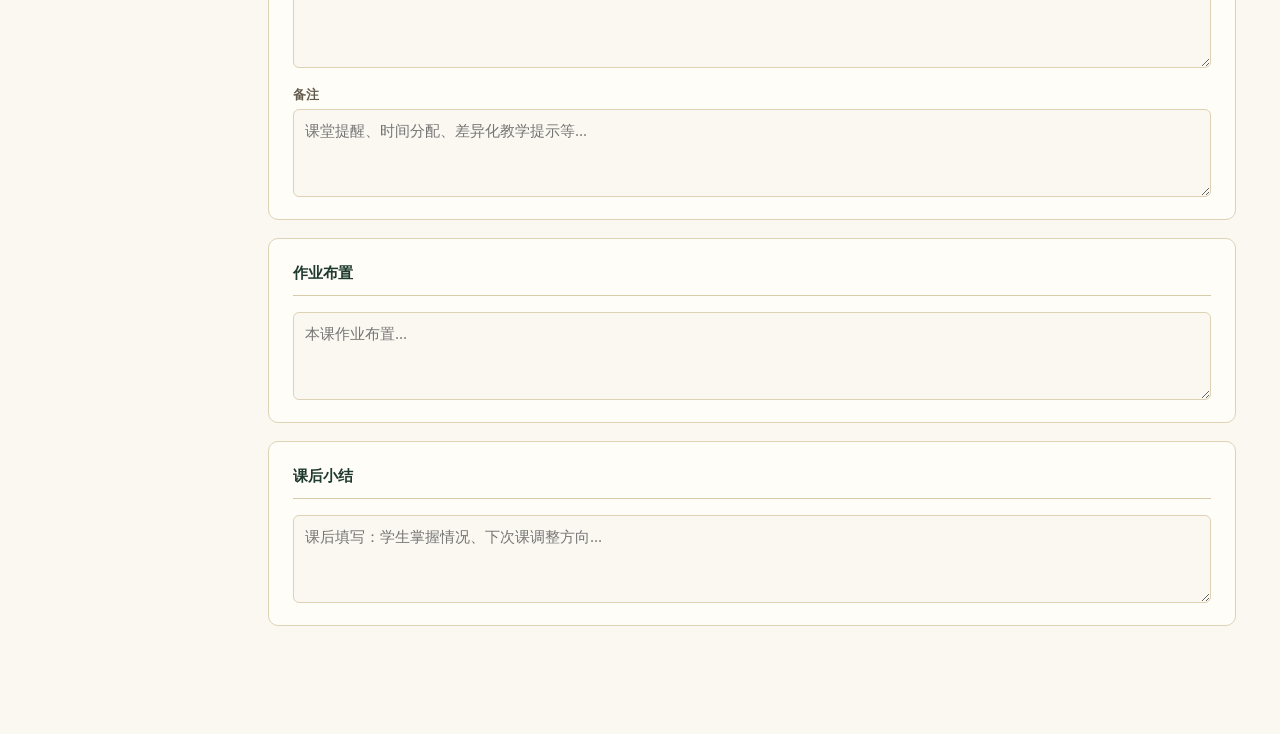
==== commit 048bdde8: "更新样式文件至版本73，优化侧栏滚动行为" ====
--- a/editor.html
+++ b/editor.html
@@ -8,7 +8,7 @@
 // 提前应用主题，避免深色模式下刷新时闪白
 try { if (localStorage.getItem("lesson_planner_theme") === "dark") document.documentElement.setAttribute("data-theme", "dark"); } catch (e) {}
 </script>
-<link rel="stylesheet" href="css/style.css?v=70" />
+<link rel="stylesheet" href="css/style.css?v=73" />
 </head>
 <body>
 <div class="app-shell">
@@ -36,7 +36,7 @@
       </div>
       <div class="toolbar">
         <a class="btn btn-ghost" href="index.html">← 返回列表</a>
-        <button class="btn" id="export-pdf-btn" title="生成文字版 PDF（可选中复制、可搜索）。在打印对话框的目标打印机中选择『另存为 PDF』即可。">导出 PDF</button>
+        <button class="btn" id="export-pdf-btn" title="在打印对话框的目标打印机中选择『另存为 PDF』即可。">导出 PDF</button>
         <button class="btn" id="export-docx-btn">导出 Word</button>
         <button class="btn" id="export-backup-btn">导出备份</button>
         <button class="btn btn-danger btn-ghost" id="delete-btn">删除</button>
@@ -236,7 +236,7 @@
 
 <div class="toast" id="toast"></div>
 
-<script type="module" src="js/editor.js?v=70"></script>
-<script type="module" src="js/theme.js?v=70"></script>
+<script type="module" src="js/editor.js?v=72"></script>
+<script type="module" src="js/theme.js?v=72"></script>
 </body>
 </html>
--- a/css/style.css
+++ b/css/style.css
@@ -154,6 +154,12 @@
   box-shadow: var(--shadow-md);
   position: relative;
   z-index: 1;
+  /* 侧栏固定不动：视口高度 + 固定定位，主内容区域独立滚动 */
+  position: sticky;
+  top: 0;
+  height: 100vh;
+  overflow-y: auto;
+  overflow-x: hidden;
 }
 
 .app-rail .brand {
@@ -1069,7 +1075,7 @@
   width: 380px;
   max-height: 600px;
   background: var(--paper);
-  border: 1px solid var(--border);
+  border: none;
   border-radius: var(--radius-l);
   box-shadow: var(--shadow-lg);
   z-index: 100;
@@ -1624,7 +1630,13 @@
 #print-root { display: none !important; }
 
 @media print {
-  .app-rail, .app-main > *:not(#print-root) { display: none !important; }
+  /* 整个应用外壳（侧栏 + 主区域）在打印时完全隐藏，
+     否则其 min-height:100vh 会占据一整页空白，使 #print-root 从第二页开始 */
+  .app-shell,
+  .ai-fab, .ai-chat, .ai-modal, .ai-fab-badge,
+  .toast {
+    display: none !important;
+  }
   #print-root { display: block !important; }
 
   @page {
@@ -1833,7 +1845,17 @@
 /* 平板横屏 (900px 以下) */
 @media (max-width: 900px) {
   .app-shell { flex-direction: column; }
-  .app-rail { width: 100%; flex-direction: row; align-items: center; padding: 14px 18px; gap: 18px; }
+  /* 平板/手机上侧栏回到文档流正常滚动（顶部横条不固定） */
+  .app-rail {
+    width: 100%;
+    flex-direction: row;
+    align-items: center;
+    padding: 14px 18px;
+    gap: 18px;
+    position: static;
+    height: auto;
+    overflow: visible;
+  }
   .app-rail .brand { border-bottom: none; padding-bottom: 0; }
   .app-rail nav { flex-direction: row; }
   .app-rail .rail-tabs { flex-direction: row; align-items: center; max-height: none; overflow-y: hidden; overflow-x: auto; flex: 1; gap: 4px; min-width: 0; }
